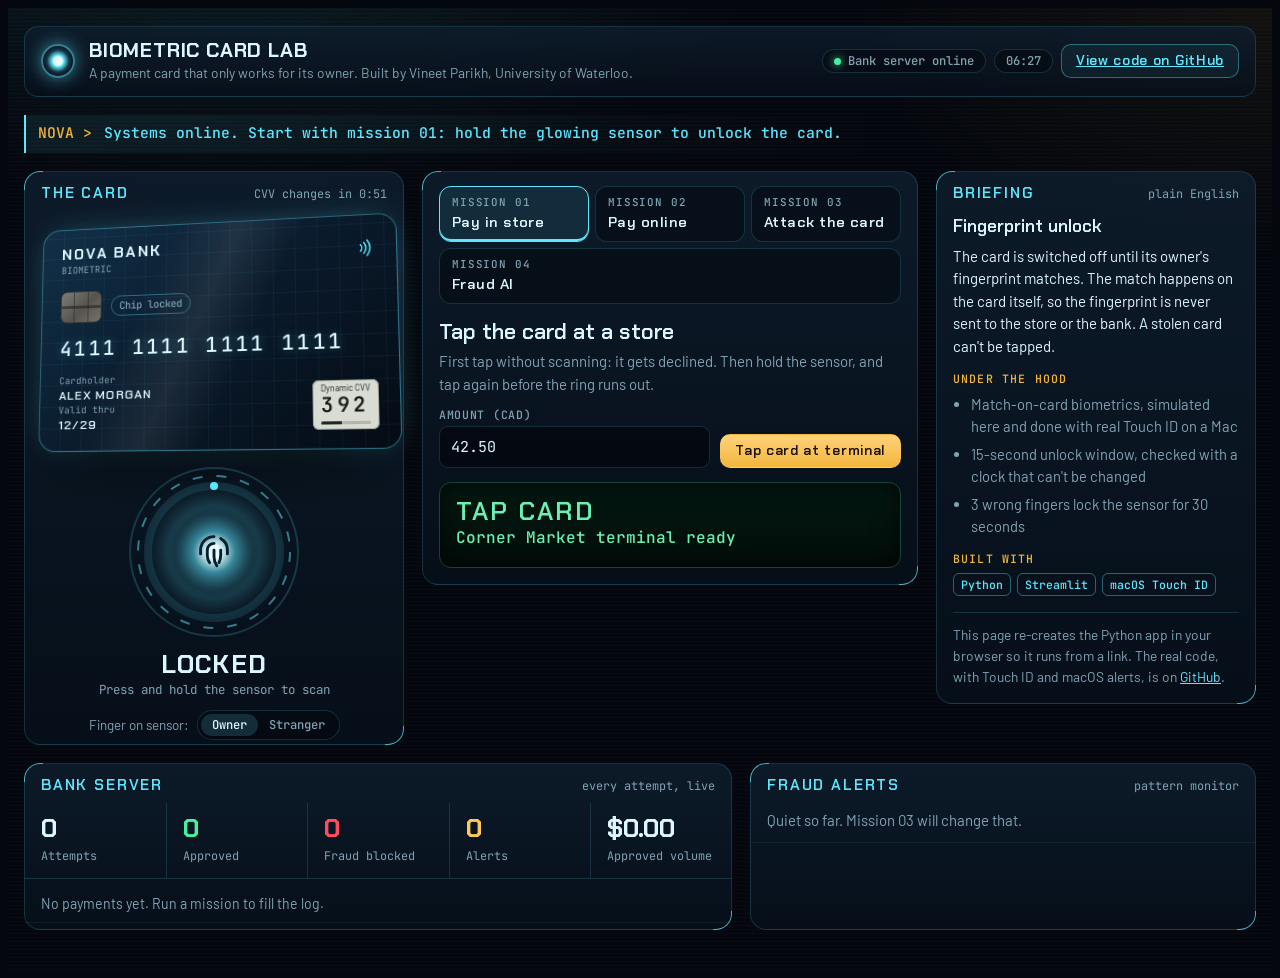
==== docs/index.html @ 3dd9fca1 "Add browser demo for GitHub Pages" ====
<!doctype html>
<html lang="en">
<head>
<meta charset="utf-8">
<meta name="viewport" content="width=device-width, initial-scale=1, viewport-fit=cover">
<title>Biometric Card Lab</title>
<meta name="description" content="Interactive demo of a biometric payment card with a dynamic CVV, push approval and fraud detection.">
<link rel="preconnect" href="https://fonts.googleapis.com">
<link rel="stylesheet" href="https://fonts.googleapis.com/css2?family=Chakra+Petch:wght@500;600;700&family=Barlow:wght@400;500;600&family=JetBrains+Mono:wght@400;500&display=swap">
<style>
:root{
  --void:#04070D; --deck:#07101B; --panel:#0B1724; --panel-2:#0F1F30;
  --line:rgba(94,231,255,.16); --line-strong:rgba(94,231,255,.38);
  --holo:#5EE7FF; --holo-dim:#2B6F80; --ink:#DDF7FF; --muted:#80A4B4;
  --gold:#F2B63D; --red:#FF4D5E; --green:#47F0A0; --amber:#FFC857;
  --f-display:'Chakra Petch','Arial Narrow',system-ui,sans-serif;
  --f-body:'Barlow',system-ui,-apple-system,'Segoe UI',sans-serif;
  --f-mono:'JetBrains Mono',ui-monospace,'SF Mono',Menlo,monospace;
  color-scheme:dark;
}
*{box-sizing:border-box}
html,body{background:var(--void)}
body{color:var(--ink);font:15px/1.5 var(--f-body);
  padding-left:max(16px,env(safe-area-inset-left,0px));padding-right:max(16px,env(safe-area-inset-right,0px));
  padding-block:18px 40px;
  background:
    radial-gradient(900px 500px at 18% -10%,rgba(94,231,255,.10),transparent 60%),
    radial-gradient(700px 420px at 100% 0%,rgba(242,182,61,.06),transparent 60%),
    repeating-linear-gradient(0deg,rgba(94,231,255,.025) 0 1px,transparent 1px 4px),
    var(--void);
  min-height:100%}
a{color:var(--holo)}
button,input,select{font:inherit;color:inherit}
:focus-visible{outline:2px solid var(--gold);outline-offset:3px}
.wrap{max-width:1360px;margin:0 auto;display:grid;gap:18px}
.mono{font-family:var(--f-mono)}
.num{font-variant-numeric:tabular-nums}

/* top bar */
.bar{display:flex;flex-wrap:wrap;align-items:center;justify-content:space-between;gap:12px 20px;
  border:1px solid var(--line);border-radius:14px;padding:12px 16px;background:linear-gradient(180deg,rgba(15,31,48,.75),rgba(7,16,27,.75))}
.brand{display:flex;align-items:center;gap:14px;min-width:0}
.reactor-mini{width:34px;height:34px;border-radius:50%;flex:none;
  background:radial-gradient(circle,#E8FBFF 0 18%,var(--holo) 24%,rgba(94,231,255,.15) 46%,transparent 62%);
  box-shadow:0 0 18px rgba(94,231,255,.55),inset 0 0 0 2px rgba(94,231,255,.5)}
.brand h1{font:700 1.25rem/1.1 var(--f-display);letter-spacing:.04em;margin:0}
.brand p{margin:2px 0 0;color:var(--muted);font-size:.86rem}
.bar-right{display:flex;flex-wrap:wrap;gap:8px;align-items:center}
.chip{display:inline-flex;align-items:center;gap:7px;border:1px solid var(--line);border-radius:999px;padding:5px 11px;
  font:500 .76rem/1 var(--f-mono);color:var(--muted);background:rgba(4,7,13,.5)}
.chip i{width:7px;height:7px;border-radius:50%;background:var(--green);box-shadow:0 0 8px var(--green)}
.btn{display:inline-flex;align-items:center;justify-content:center;gap:8px;border-radius:10px;border:1px solid var(--line-strong);
  background:rgba(94,231,255,.06);padding:9px 14px;font:600 .86rem/1 var(--f-display);letter-spacing:.05em;cursor:pointer;
  transition:background .2s,border-color .2s,transform .1s}
.btn:hover{background:rgba(94,231,255,.14);border-color:var(--holo)}
.btn:active{transform:translateY(1px)}
.btn.gold{background:linear-gradient(180deg,#FFD27A,var(--gold));color:#1B1203;border-color:transparent}
.btn.gold:hover{filter:brightness(1.08)}
.btn.red{border-color:rgba(255,77,94,.6);background:rgba(255,77,94,.08)}
.btn.red:hover{background:rgba(255,77,94,.18);border-color:var(--red)}
.btn[disabled]{opacity:.45;cursor:not-allowed}
.seg{display:inline-flex;border:1px solid var(--line);border-radius:999px;padding:3px;background:rgba(4,7,13,.5)}
.seg button{border:0;background:none;border-radius:999px;padding:5px 11px;font:500 .76rem/1 var(--f-mono);color:var(--muted);cursor:pointer}
.seg button[aria-pressed="true"]{background:rgba(94,231,255,.16);color:var(--ink)}

/* NOVA voice line */
.nova{display:flex;gap:12px;align-items:center;border-left:2px solid var(--holo);padding:6px 12px;
  font:500 .92rem/1.4 var(--f-mono);color:var(--holo);background:linear-gradient(90deg,rgba(94,231,255,.08),transparent 70%);min-height:38px}
.nova b{color:var(--gold);font-weight:500;flex:none}
.nova span{min-width:0}

/* main grid */
.main{display:grid;grid-template-columns:minmax(300px,380px) minmax(0,1fr) minmax(260px,320px);gap:18px;align-items:start}
.panel{border:1px solid var(--line);border-radius:16px;background:linear-gradient(180deg,rgba(15,31,48,.8),rgba(7,16,27,.85));
  position:relative;min-width:0}
.panel::before{content:"";position:absolute;inset:-1px;border-radius:16px;pointer-events:none;
  background:linear-gradient(135deg,var(--holo) 0 14px,transparent 14px) top left/30px 30px no-repeat,
             linear-gradient(-45deg,var(--holo) 0 14px,transparent 14px) bottom right/30px 30px no-repeat;
  -webkit-mask:linear-gradient(#000 0 0) content-box,linear-gradient(#000 0 0);-webkit-mask-composite:xor;mask-composite:exclude;padding:1px;opacity:.7}
.panel-h{display:flex;justify-content:space-between;align-items:baseline;gap:10px;padding:14px 16px 0}
.panel-h h2{font:600 .95rem/1 var(--f-display);letter-spacing:.12em;text-transform:uppercase;margin:0;color:var(--holo)}
.panel-h span{font:400 .74rem/1 var(--f-mono);color:var(--muted)}
.pad{padding:14px 16px 16px}

/* card */
.stage{perspective:1100px;padding:18px 6px 6px}
.card{position:relative;aspect-ratio:1.586;max-width:100%;border-radius:18px;padding:18px 20px;display:flex;flex-direction:column;justify-content:space-between;
  background:
    linear-gradient(115deg,transparent 30%,rgba(255,255,255,.08) 45%,transparent 58%),
    repeating-linear-gradient(90deg,rgba(94,231,255,.05) 0 1px,transparent 1px 22px),
    repeating-linear-gradient(0deg,rgba(94,231,255,.05) 0 1px,transparent 1px 22px),
    linear-gradient(140deg,#123048 0%,#0A1A2B 50%,#050B14 100%);
  border:1px solid var(--line-strong);transform:rotateX(9deg) rotateY(-12deg);transition:transform .6s cubic-bezier(.2,.7,.2,1),box-shadow .4s;
  box-shadow:0 30px 60px -28px rgba(0,0,0,.9),0 0 34px -12px rgba(94,231,255,.5);overflow:hidden}
.card:hover{transform:rotateX(0) rotateY(0)}
.card.on{border-color:var(--green);box-shadow:0 30px 60px -28px rgba(0,0,0,.9),0 0 40px -6px rgba(71,240,160,.55)}
.card.blocked{border-color:var(--red);box-shadow:0 30px 60px -28px rgba(0,0,0,.9),0 0 36px -8px rgba(255,77,94,.55)}
.card::after{content:"";position:absolute;left:0;right:0;height:40%;top:-40%;pointer-events:none;
  background:linear-gradient(180deg,transparent,rgba(94,231,255,.12),transparent);animation:sweep 4.5s linear infinite}
@keyframes sweep{to{top:110%}}
.c-row{display:flex;justify-content:space-between;align-items:center;gap:10px}
.c-brand{font:700 1rem/1 var(--f-display);letter-spacing:.14em}
.c-tier{font:400 .62rem/1 var(--f-mono);color:var(--muted);margin-top:4px}
.c-chip{width:44px;height:33px;border-radius:7px;border:1px solid #8A6A22;
  background:linear-gradient(90deg,transparent 30%,rgba(60,40,5,.5) 30% 33%,transparent 33% 67%,rgba(60,40,5,.5) 67% 70%,transparent 70%),
    linear-gradient(0deg,transparent 45%,rgba(60,40,5,.5) 45% 55%,transparent 55%),linear-gradient(135deg,#FFE29A,#C8952F 55%,#F2CF7C);transition:filter .3s}
.card:not(.on) .c-chip{filter:grayscale(.9) brightness(.55)}
.c-state{font:500 .66rem/1 var(--f-mono);padding:4px 8px;border-radius:999px;border:1px solid var(--line-strong);color:var(--muted)}
.card.on .c-state{color:var(--green);border-color:var(--green)}
.card.blocked .c-state{color:var(--red);border-color:var(--red)}
.c-pan{font:500 clamp(.95rem,4.6vw,1.3rem)/1 var(--f-mono);letter-spacing:.16em;text-shadow:0 0 12px rgba(94,231,255,.35)}
.c-meta{font:400 .6rem/1.35 var(--f-mono);color:var(--muted)}
.c-meta b{display:block;font:600 .78rem/1.3 var(--f-display);letter-spacing:.1em;color:var(--ink)}
.eink{background:#D8DCD3;color:#151A16;border-radius:6px;padding:4px 8px 5px;min-width:64px;box-shadow:inset 0 0 0 1px #A6AA9F}
.eink small{display:block;font:500 .52rem/1.2 var(--f-body);color:#4B514A}
.eink b{font:600 1.25rem/1.05 var(--f-mono);letter-spacing:.18em}
.eink i{display:block;height:3px;background:#B4B8AC;margin-top:3px;border-radius:2px;overflow:hidden}
.eink i span{display:block;height:100%;background:#22281F}

/* fingerprint sensor */
.sensor{display:grid;justify-items:center;gap:10px;padding:6px 0 4px}
.reactor{position:relative;width:180px;height:180px;border:0;background:none;padding:0;cursor:pointer;border-radius:50%;touch-action:none;-webkit-user-select:none;user-select:none}
.reactor svg{position:absolute;inset:0;width:100%;height:100%;overflow:visible}
.reactor .core{position:absolute;inset:44px;border-radius:50%;display:grid;place-items:center;
  background:radial-gradient(circle,#E8FBFF 0 10%,rgba(94,231,255,.55) 32%,rgba(94,231,255,.08) 60%,transparent 72%);
  box-shadow:0 0 30px rgba(94,231,255,.45),inset 0 0 22px rgba(94,231,255,.35);transition:box-shadow .3s,background .3s}
.reactor .core svg{position:static;width:46px;height:46px;color:#05202A}
.reactor.on .core{background:radial-gradient(circle,#EFFFF7 0 10%,rgba(71,240,160,.6) 32%,rgba(71,240,160,.1) 60%,transparent 72%);box-shadow:0 0 44px rgba(71,240,160,.6),inset 0 0 22px rgba(71,240,160,.4)}
.reactor.blocked .core{background:radial-gradient(circle,#FFE9EB 0 10%,rgba(255,77,94,.6) 32%,rgba(255,77,94,.1) 60%,transparent 72%);box-shadow:0 0 40px rgba(255,77,94,.6)}
.reactor .spin{transform-origin:90px 90px;animation:spin 14s linear infinite}
.reactor.scanning .spin{animation-duration:1.2s}
@keyframes spin{to{transform:rotate(360deg)}}
.sensor-read{text-align:center}
.sensor-read b{display:block;font:700 1.6rem/1 var(--f-display);letter-spacing:.04em}
.sensor-read span{font:400 .78rem/1.4 var(--f-mono);color:var(--muted)}
.finger{display:flex;gap:8px;align-items:center;flex-wrap:wrap;justify-content:center;font-size:.84rem;color:var(--muted)}

/* missions */
.tabs{display:flex;gap:6px;flex-wrap:wrap;padding:14px 16px 0}
.tab{flex:1 1 140px;text-align:left;border:1px solid var(--line);border-radius:12px;background:rgba(4,7,13,.45);padding:10px 12px;cursor:pointer;min-width:0}
.tab small{display:block;font:500 .68rem/1 var(--f-mono);color:var(--muted);letter-spacing:.08em}
.tab b{display:block;font:600 .92rem/1.25 var(--f-display);letter-spacing:.03em;margin-top:5px}
.tab[aria-selected="true"]{border-color:var(--holo);background:rgba(94,231,255,.09);box-shadow:inset 0 -2px 0 var(--holo)}
.tab .done{color:var(--green)}
.mission{padding:16px}
.mission h3{font:600 1.35rem/1.2 var(--f-display);margin:0 0 4px;text-wrap:balance}
.mission .lead{color:var(--muted);margin:0 0 14px;max-width:62ch}
.row{display:flex;flex-wrap:wrap;gap:10px;align-items:end}
.field{display:grid;gap:5px;min-width:0}
.field label{font:500 .72rem/1 var(--f-mono);color:var(--muted);letter-spacing:.06em}
.input{background:rgba(4,7,13,.7);border:1px solid var(--line);border-radius:9px;padding:9px 11px;width:100%;font-family:var(--f-mono)}
.input:focus{border-color:var(--holo);outline:none;box-shadow:0 0 0 3px rgba(94,231,255,.15)}
.lcd{font:500 1rem/1.4 var(--f-mono);border-radius:12px;padding:14px 16px;min-height:86px;margin:14px 0 0;
  background:linear-gradient(180deg,#041912,#020D09);border:1px solid #154532;color:#6BF0B3;box-shadow:inset 0 0 26px rgba(0,0,0,.7)}
.lcd .big{font:600 1.6rem/1.15 var(--f-display);letter-spacing:.08em}
.lcd.bad{background:linear-gradient(180deg,#1D0709,#100405);border-color:#4D1A20;color:#FF8A95}
.lcd.wait{background:linear-gradient(180deg,#1A1405,#0E0B03);border-color:#4D3D12;color:var(--amber)}
.split{display:grid;grid-template-columns:repeat(auto-fit,minmax(230px,1fr));gap:14px}
.attack{border:1px solid rgba(255,77,94,.28);border-radius:12px;padding:14px;background:rgba(255,77,94,.04);display:grid;gap:8px;align-content:start}
.attack h4{font:600 1rem/1.2 var(--f-display);margin:0;color:#FFB3BA}
.attack p{margin:0;color:var(--muted);font-size:.9rem}

/* push overlay */
.push{margin-top:14px;border:1px solid var(--gold);border-radius:16px;padding:14px 16px;background:rgba(242,182,61,.06);display:grid;gap:10px;
  box-shadow:0 0 30px -10px rgba(242,182,61,.45)}
.push .who{font:600 .8rem/1 var(--f-mono);color:var(--gold);letter-spacing:.08em}
.push .amt{font:700 2rem/1 var(--f-display)}
.push p{margin:0;color:var(--muted)}
.hold{position:relative;overflow:hidden}
.hold .fill{position:absolute;inset:0;width:0;background:rgba(255,255,255,.35);pointer-events:none}

/* fraud AI */
.chart-wrap{position:relative;border:1px solid var(--line);border-radius:12px;background:rgba(4,7,13,.55);overflow:hidden}
#chart{display:block;width:100%;height:330px}
.tip{position:absolute;pointer-events:none;background:#0B1724;border:1px solid var(--line-strong);border-radius:8px;padding:6px 9px;font:400 .76rem/1.35 var(--f-mono);white-space:nowrap}
.verdict{display:grid;grid-template-columns:repeat(auto-fit,minmax(150px,1fr));gap:10px;margin-top:12px}
.gauge{border:1px solid var(--line);border-radius:12px;padding:10px 12px;background:rgba(4,7,13,.45)}
.gauge small{display:block;font:500 .7rem/1 var(--f-mono);color:var(--muted);letter-spacing:.06em}
.gauge b{display:block;font:700 1.35rem/1.2 var(--f-display);margin-top:6px}
.gauge span{font:400 .76rem/1.3 var(--f-mono);color:var(--muted)}
.ok{color:var(--green)} .bad{color:var(--red)} .warn{color:var(--amber)}
.legend{display:flex;flex-wrap:wrap;gap:14px;font:400 .76rem/1 var(--f-mono);color:var(--muted);margin-top:10px}
.legend i{display:inline-block;width:9px;height:9px;margin-right:6px;vertical-align:-1px}
input[type=range]{width:100%;accent-color:var(--holo)}
.presets{display:flex;flex-wrap:wrap;gap:8px}

/* briefing */
.brief h3{font:600 1.1rem/1.25 var(--f-display);margin:0 0 8px}
.brief p{margin:0 0 12px;color:var(--ink)}
.brief h4{font:500 .72rem/1 var(--f-mono);color:var(--gold);letter-spacing:.1em;margin:16px 0 8px}
.brief ul{margin:0;padding-left:18px;color:var(--muted);display:grid;gap:6px;font-size:.92rem}
.tags{display:flex;flex-wrap:wrap;gap:6px}
.tag{font:500 .72rem/1 var(--f-mono);border:1px solid var(--line-strong);border-radius:6px;padding:5px 7px;color:var(--holo)}
.brief .foot{border-top:1px solid var(--line);margin-top:16px;padding-top:12px;font-size:.86rem;color:var(--muted)}

/* bank deck */
.deck{display:grid;grid-template-columns:minmax(0,1.4fr) minmax(0,1fr);gap:18px}
.stats{display:grid;grid-template-columns:repeat(5,minmax(0,1fr));border-bottom:1px solid var(--line)}
.stat{padding:12px 16px;border-left:1px solid var(--line);min-width:0}
.stat:first-child{border-left:0}
.stat b{display:block;font:700 1.6rem/1.1 var(--f-display);font-variant-numeric:tabular-nums}
.stat span{font:400 .74rem/1.3 var(--f-mono);color:var(--muted)}
.log{list-style:none;margin:0;padding:6px 0;max-height:300px;overflow:auto}
.log li{display:grid;grid-template-columns:70px 70px 1fr auto;gap:10px;padding:8px 16px;border-bottom:1px solid rgba(94,231,255,.07);font-size:.88rem;align-items:baseline}
.log time,.log .ch{font:400 .76rem/1.3 var(--f-mono);color:var(--muted)}
.log .amt{font-family:var(--f-mono);font-variant-numeric:tabular-nums}
.pill{font:600 .68rem/1 var(--f-mono);padding:3px 7px;border-radius:5px;letter-spacing:.06em}
.pill.ok{background:rgba(71,240,160,.12);color:var(--green)}
.pill.bad{background:rgba(255,77,94,.12);color:var(--red)}
.empty{padding:18px 16px;color:var(--muted)}
.alerts{list-style:none;margin:0;padding:6px 0;max-height:350px;overflow:auto}
.alerts li{padding:10px 16px;border-bottom:1px solid rgba(94,231,255,.07);display:grid;gap:3px}
.alerts b{font:600 .95rem/1.3 var(--f-display);letter-spacing:.02em}
.alerts p{margin:0;color:var(--muted);font-size:.86rem}
.sev{font:600 .66rem/1 var(--f-mono);letter-spacing:.08em}
.sev.high{color:var(--red)} .sev.med{color:var(--amber)}

/* toast */
.toasts{position:fixed;right:max(16px,env(safe-area-inset-right,0px));top:calc(16px + env(safe-area-inset-top,0px));display:grid;gap:8px;z-index:20;width:min(340px,calc(100vw - 32px))}
.toast{border:1px solid var(--red);background:rgba(20,6,9,.95);border-radius:12px;padding:10px 14px;box-shadow:0 10px 30px rgba(0,0,0,.6),0 0 24px -8px rgba(255,77,94,.6);animation:in .3s ease-out}
.toast small{font:600 .68rem/1 var(--f-mono);color:var(--red);letter-spacing:.1em}
.toast div{font:600 .95rem/1.35 var(--f-display);margin-top:4px}
@keyframes in{from{transform:translateY(-8px);opacity:0}}

@media (max-width:1180px){.main{grid-template-columns:minmax(280px,360px) minmax(0,1fr)}.brief-panel{grid-column:1/-1}}
@media (max-width:820px){.main,.deck{grid-template-columns:1fr}.stats{grid-template-columns:repeat(3,minmax(0,1fr))}.stat:nth-child(4){border-left:0}
  .log li{grid-template-columns:62px 1fr auto}.log .ch{display:none}}
@media (prefers-reduced-motion:reduce){*{animation:none!important;transition:none!important}}
</style>
</head>
<body>
<div class="wrap">
  <header class="bar">
    <div class="brand">
      <div class="reactor-mini" aria-hidden="true"></div>
      <div>
        <h1>BIOMETRIC CARD LAB</h1>
        <p>A payment card that only works for its owner. Built by Vineet Parikh, University of Waterloo.</p>
      </div>
    </div>
    <div class="bar-right">
      <span class="chip"><i></i>Bank server online</span>
      <span class="chip" id="clockChip">Clock: now</span>
      <a class="btn" href="https://github.com/Vineet1100/biometric-card-fraud-analytics" target="_blank" rel="noopener">View code on GitHub</a>
    </div>
  </header>

  <div class="nova" role="status" aria-live="polite"><b>NOVA &gt;</b><span id="nova">Systems online. Start with mission 01: hold the glowing sensor to unlock the card.</span></div>

  <div class="main">
    <!-- card + sensor -->
    <section class="panel" aria-label="The card">
      <div class="panel-h"><h2>The card</h2><span id="cvvTimer" class="num">CVV changes in 2:00</span></div>
      <div class="stage">
        <div class="card" id="card">
          <div class="c-row"><div><div class="c-brand">NOVA BANK</div><div class="c-tier">BIOMETRIC</div></div>
            <svg width="22" height="22" viewBox="0 0 24 24" fill="none" stroke="#5EE7FF" stroke-width="1.6" stroke-linecap="round" aria-hidden="true"><path d="M8 8.5a5 5 0 0 1 0 7"/><path d="M11.5 6a9 9 0 0 1 0 12"/><path d="M15 3.5a13 13 0 0 1 0 17"/></svg></div>
          <div class="c-row" style="justify-content:flex-start"><div class="c-chip"></div><span class="c-state" id="cState">Chip locked</span></div>
          <div class="c-pan">4111 1111 1111 1111</div>
          <div class="c-row" style="align-items:flex-end">
            <div class="c-meta">Cardholder<b>ALEX MORGAN</b>Valid thru<b>12/29</b></div>
            <div class="eink" aria-label="Dynamic CVV"><small>Dynamic CVV</small><b id="cvv">---</b><i><span id="cvvBar" style="width:100%"></span></i></div>
          </div>
        </div>
      </div>
      <div class="sensor pad">
        <button class="reactor" id="reactor" aria-label="Fingerprint sensor. Press and hold to scan.">
          <svg viewBox="0 0 180 180" aria-hidden="true">
            <circle cx="90" cy="90" r="84" fill="none" stroke="rgba(94,231,255,.18)" stroke-width="2"/>
            <g class="spin"><circle cx="90" cy="90" r="76" fill="none" stroke="rgba(94,231,255,.5)" stroke-width="2" stroke-dasharray="10 14"/></g>
            <circle id="ringTrack" cx="90" cy="90" r="66" fill="none" stroke="rgba(94,231,255,.12)" stroke-width="8"/>
            <circle id="ring" cx="90" cy="90" r="66" fill="none" stroke="#5EE7FF" stroke-width="8" stroke-linecap="round"
              stroke-dasharray="0 415" transform="rotate(-90 90 90)"/>
          </svg>
          <span class="core"><svg viewBox="0 0 24 24" fill="none" stroke="currentColor" stroke-width="1.5" stroke-linecap="round"><path d="M12 4a7 7 0 0 0-7 7v2"/><path d="M19 13v-2a7 7 0 0 0-3.5-6.06"/><path d="M12 7.5a3.5 3.5 0 0 0-3.5 3.5v3a6 6 0 0 0 1.2 3.6"/><path d="M15.5 11v2.5a9 9 0 0 1-.9 4"/><path d="M12 11v3.5a8 8 0 0 0 1.5 4.7"/></svg></span>
        </button>
        <div class="sensor-read"><b id="sensorBig">LOCKED</b><span id="sensorSmall">Press and hold the sensor to scan</span></div>
        <div class="finger"><span>Finger on sensor:</span>
          <div class="seg" role="group" aria-label="Whose finger">
            <button id="fOwner" aria-pressed="true">Owner</button><button id="fThief" aria-pressed="false">Stranger</button>
          </div>
        </div>
      </div>
    </section>

    <!-- missions -->
    <section class="panel" aria-label="Missions">
      <div class="tabs" role="tablist">
        <button class="tab" role="tab" id="t1" aria-selected="true" data-m="1"><small>MISSION 01</small><b>Pay in store</b></button>
        <button class="tab" role="tab" id="t2" aria-selected="false" data-m="2"><small>MISSION 02</small><b>Pay online</b></button>
        <button class="tab" role="tab" id="t3" aria-selected="false" data-m="3"><small>MISSION 03</small><b>Attack the card</b></button>
        <button class="tab" role="tab" id="t4" aria-selected="false" data-m="4"><small>MISSION 04</small><b>Fraud AI</b></button>
      </div>

      <div class="mission" id="m1" role="tabpanel">
        <h3>Tap the card at a store</h3>
        <p class="lead">First tap without scanning: it gets declined. Then hold the sensor, and tap again before the ring runs out.</p>
        <div class="row">
          <div class="field" style="flex:1 1 160px"><label for="posAmt">AMOUNT (CAD)</label><input class="input num" id="posAmt" type="number" min="0.01" step="0.01" value="42.50"></div>
          <button class="btn gold" id="tapBtn">Tap card at terminal</button>
        </div>
        <div class="lcd" id="lcd"><div class="big">TAP CARD</div><div>Corner Market terminal ready</div></div>
      </div>

      <div class="mission" id="m2" role="tabpanel" hidden>
        <h3>Buy something online</h3>
        <p class="lead">Read the code off the card, pay, then approve the purchase with your fingerprint. The code changes every 2 minutes, so an old one fails.</p>
        <div class="row">
          <div class="field" style="flex:2 1 200px"><label for="coPan">CARD NUMBER</label><input class="input num" id="coPan" value="4111 1111 1111 1111" autocomplete="off"></div>
          <div class="field" style="flex:1 1 90px"><label for="coCvv">CVV</label><input class="input num" id="coCvv" maxlength="3" inputmode="numeric" placeholder="123" autocomplete="off"></div>
          <div class="field" style="flex:1 1 110px"><label for="coAmt">TOTAL (CAD)</label><input class="input num" id="coAmt" type="number" min="0.01" step="0.01" value="249.99"></div>
        </div>
        <div class="row" style="margin-top:10px">
          <button class="btn" id="readCvv">Read CVV from card</button>
          <button class="btn gold" id="payBtn">Pay at Northwind Electronics</button>
        </div>
        <div id="pushBox"></div>
        <div class="lcd" id="shopLcd" hidden></div>
      </div>

      <div class="mission" id="m3" role="tabpanel" hidden>
        <h3>Try to break in</h3>
        <p class="lead">These are three ways criminals attack cards. Run each one and watch the bank block it and raise an alert below.</p>
        <div class="split">
          <div class="attack"><h4>Replay stolen card data</h4><p>Card details leaked in a breach a few minutes ago. The CVV has already changed.</p><button class="btn red" id="atkReplay">Run attack</button></div>
          <div class="attack"><h4>Card testing</h4><p>A thief taps a stolen card again and again, hoping one goes through.</p><button class="btn red" id="atkTest">Run attack</button></div>
          <div class="attack"><h4>Guess the CVV</h4><p>A bot guesses codes. There are only 1,000, so the bank cuts it off after 3 misses.</p><button class="btn red" id="atkGuess">Run attack</button></div>
        </div>
        <div class="lcd" id="atkLcd" hidden></div>
      </div>

      <div class="mission" id="m4" role="tabpanel" hidden>
        <h3>Ask the fraud AI</h3>
        <p class="lead">The grey dots are the owner's last 400 purchases. Set up a new purchase and the model decides whether it looks like them.</p>
        <div class="chart-wrap"><canvas id="chart" aria-label="Spending profile: amount by hour of day"></canvas><div class="tip" id="tip" hidden></div></div>
        <div class="legend"><span><i style="background:rgba(94,231,255,.45);border-radius:50%"></i>Past purchases</span><span><i style="background:var(--green);border-radius:50%"></i>Approved today</span><span><i style="background:var(--red)"></i>Declined today</span><span><i style="background:var(--gold);transform:rotate(45deg)"></i>Purchase being tested</span></div>
        <div class="split" style="margin-top:14px">
          <div class="field"><label for="aiAmt">AMOUNT: <span id="aiAmtV" class="num">$42.50</span></label><input type="range" id="aiAmt" min="0" max="1000" value="0"></div>
          <div class="field"><label for="aiHour">TIME OF DAY: <span id="aiHourV" class="num">12:00</span></label><input type="range" id="aiHour" min="0" max="23" value="12"></div>
          <div class="field"><label>CHANNEL</label><div class="seg" role="group" aria-label="Channel"><button id="chStore" aria-pressed="true">In store</button><button id="chOnline" aria-pressed="false">Online</button></div></div>
        </div>
        <div class="presets" style="margin-top:12px">
          <button class="btn" data-preset="42.5,12,0">Lunch at noon</button>
          <button class="btn" data-preset="42.5,3,0">Same lunch at 3 AM</button>
          <button class="btn" data-preset="1200,14,1">$1,200 online</button>
          <button class="btn" data-preset="85,20,1">Evening online order</button>
        </div>
        <div class="verdict">
          <div class="gauge"><small>VERDICT</small><b id="vOut">-</b><span id="vWhy"></span></div>
          <div class="gauge"><small>AMOUNT CHECK (Z-SCORE)</small><b id="vZ" class="num">-</b><span>flags above 3.5</span></div>
          <div class="gauge"><small>PATTERN CHECK (LOF)</small><b id="vL" class="num">-</b><span id="vLt">flags above -</span></div>
        </div>
      </div>
    </section>

    <!-- briefing -->
    <aside class="panel brief-panel" aria-label="Briefing">
      <div class="panel-h"><h2>Briefing</h2><span>plain English</span></div>
      <div class="pad brief" id="brief"></div>
    </aside>
  </div>

  <!-- bank deck -->
  <div class="deck">
    <section class="panel" aria-label="Bank server">
      <div class="panel-h"><h2>Bank server</h2><span>every attempt, live</span></div>
      <div class="stats" style="margin-top:10px">
        <div class="stat"><b id="sAll">0</b><span>Attempts</span></div>
        <div class="stat"><b id="sOk" class="ok">0</b><span>Approved</span></div>
        <div class="stat"><b id="sBlk" class="bad">0</b><span>Fraud blocked</span></div>
        <div class="stat"><b id="sAl" class="warn">0</b><span>Alerts</span></div>
        <div class="stat"><b id="sVol" class="num">$0</b><span>Approved volume</span></div>
      </div>
      <ul class="log" id="log"><li class="empty" style="display:block">No payments yet. Run a mission to fill the log.</li></ul>
    </section>
    <section class="panel" aria-label="Fraud alerts">
      <div class="panel-h"><h2>Fraud alerts</h2><span>pattern monitor</span></div>
      <ul class="alerts" id="alerts"><li class="empty">Quiet so far. Mission 03 will change that.</li></ul>
    </section>
  </div>
</div>
<div class="toasts" id="toasts" aria-live="assertive"></div>

<script>
(() => {
  "use strict";
  const $ = (id) => document.getElementById(id);
  const fmt = (n) => "$" + n.toLocaleString("en-CA", { minimumFractionDigits: 2, maximumFractionDigits: 2 });
  const UNLOCK_MS = 15000, STEP_S = 120, PUSH_MS = 60000, BURST_MS = 5 * 60000;

  const S = {
    unlockedUntil: 0, finger: "owner", bioFails: 0, bioLockUntil: 0,
    cvvFails: 0, onlineBlockedUntil: 0, usedSteps: new Set(),
    ledger: [], alerts: [], alertKeys: new Set(), pending: null, mission: 1,
  };

  // NOVA voice
  let typing;
  function say(text) {
    const el = $("nova");
    clearInterval(typing);
    if (matchMedia("(prefers-reduced-motion: reduce)").matches) { el.textContent = text; return; }
    let i = 0; el.textContent = "";
    typing = setInterval(() => { el.textContent = text.slice(0, ++i); if (i >= text.length) clearInterval(typing); }, 14);
  }
  function toast(text) {
    const t = document.createElement("div");
    t.className = "toast"; t.innerHTML = "<small>FRAUD ALERT</small><div></div>";
    t.querySelector("div").textContent = text;
    $("toasts").prepend(t);
    setTimeout(() => t.remove(), 5200);
  }

  // TOTP (RFC 6238): HMAC-SHA1 of the time step, truncated to 3 digits
  const secret = crypto.getRandomValues(new Uint8Array(20));
  const codeCache = new Map();
  let hmacKey = null;
  const subtle = window.crypto && crypto.subtle;
  const keyReady = subtle
    ? subtle.importKey("raw", secret, { name: "HMAC", hash: "SHA-1" }, false, ["sign"]).then((k) => (hmacKey = k)).catch(() => null)
    : Promise.resolve(null);
  async function codeAt(step) {
    if (codeCache.has(step)) return codeCache.get(step);
    await keyReady;
    let code;
    if (hmacKey) {
      const msg = new ArrayBuffer(8); new DataView(msg).setUint32(4, step);
      const h = new Uint8Array(await subtle.sign("HMAC", hmacKey, msg));
      const o = h[19] & 15;
      const bin = ((h[o] & 127) << 24) | (h[o + 1] << 16) | (h[o + 2] << 8) | h[o + 3];
      code = String(bin % 1000).padStart(3, "0");
    } else {
      let x = 2166136261 ^ step; for (const b of secret) x = Math.imul(x ^ b, 16777619);
      code = String((x >>> 0) % 1000).padStart(3, "0");
    }
    codeCache.set(step, code);
    return code;
  }
  const stepNow = () => Math.floor(Date.now() / 1000 / STEP_S);

  // spending history and fraud models (same methods as app.py)
  function rng(seed) { return () => { seed |= 0; seed = (seed + 0x6D2B79F5) | 0; let t = Math.imul(seed ^ (seed >>> 15), 1 | seed); t = (t + Math.imul(t ^ (t >>> 7), 61 | t)) ^ t; return ((t ^ (t >>> 14)) >>> 0) / 4294967296; }; }
  const rand = rng(42);
  const gauss = () => { let u = 0, v = 0; while (!u) u = rand(); while (!v) v = rand(); return Math.sqrt(-2 * Math.log(u)) * Math.cos(2 * Math.PI * v); };
  const clamp = (x, a, b) => Math.max(a, Math.min(b, x));
  const HISTORY = Array.from({ length: 400 }, () => {
    const online = rand() < 0.4;
    const amount = online ? Math.exp(Math.log(60) + 0.6 * gauss()) : Math.exp(Math.log(30) + 0.5 * gauss());
    const hour = clamp(Math.round(online ? 17 + 3.5 * gauss() : 14 + 3 * gauss()), 7, 23);
    return { amount: Math.round(amount * 100) / 100, hour, online };
  });

  // robust z-score (median / MAD on log amounts), per channel
  const median = (a) => { const s = [...a].sort((x, y) => x - y), m = s.length >> 1; return s.length % 2 ? s[m] : (s[m - 1] + s[m]) / 2; };
  const ROBUST = {};
  for (const online of [true, false]) {
    const logs = HISTORY.filter((h) => h.online === online).map((h) => Math.log1p(h.amount));
    const med = median(logs), mad = median(logs.map((x) => Math.abs(x - med)));
    ROBUST[online] = { med, mad };
  }
  const robustZ = (amount, online) => { const r = ROBUST[online]; return (0.6745 * (Math.log1p(amount) - r.med)) / r.mad; };

  // Local Outlier Factor (k = 35) on standardized [log amount, hour, online]
  const K = 35;
  const raw = HISTORY.map((h) => [Math.log1p(h.amount), h.hour, h.online ? 1 : 0]);
  const mean = [0, 1, 2].map((j) => raw.reduce((s, r) => s + r[j], 0) / raw.length);
  const sd = [0, 1, 2].map((j) => Math.sqrt(raw.reduce((s, r) => s + (r[j] - mean[j]) ** 2, 0) / raw.length));
  const scale = (r) => r.map((v, j) => (v - mean[j]) / sd[j]);
  const X = raw.map(scale);
  const dist = (a, b) => Math.hypot(a[0] - b[0], a[1] - b[1], a[2] - b[2]);
  function neighbours(p, skip) {
    const d = [];
    for (let i = 0; i < X.length; i++) if (i !== skip) d.push([dist(p, X[i]), i]);
    d.sort((a, b) => a[0] - b[0]);
    return d.slice(0, K);
  }
  const NB = X.map((p, i) => neighbours(p, i));
  const KDIST = NB.map((n) => n[K - 1][0]);
  const lrdOf = (nb) => 1 / (nb.reduce((s, [d, j]) => s + Math.max(KDIST[j], d), 0) / K + 1e-10);
  const LRD = NB.map(lrdOf);
  const lofOf = (nb, lrd) => nb.reduce((s, [, j]) => s + LRD[j], 0) / K / lrd;
  const trainLof = NB.map((nb, i) => lofOf(nb, LRD[i])).sort((a, b) => a - b);
  const LOF_LIMIT = trainLof[Math.floor(0.99 * (trainLof.length - 1))]; // contamination 1%
  function lofScore(amount, hour, online) {
    const p = scale([Math.log1p(amount), hour, online ? 1 : 0]);
    const nb = neighbours(p, -1);
    return lofOf(nb, lrdOf(nb));
  }
  function judge(amount, hour, online) {
    const z = robustZ(amount, online), lof = lofScore(amount, hour, online);
    return { z, lof, outlier: z > 3.5, pattern: lof > LOF_LIMIT };
  }

  // bank
  function record(channel, amount, ok, reason, block = false) {
    const hour = new Date().getHours();
    S.ledger.push({ t: Date.now(), channel, amount, ok, reason, block, hour });
    runMonitor(); renderBank(); drawChart();
    return S.ledger[S.ledger.length - 1];
  }
  function runMonitor() {
    const found = [];
    for (const ch of ["In-Store", "Online"]) {
      const blocks = S.ledger.map((e, i) => ({ ...e, i })).filter((e) => e.block && e.channel === ch);
      blocks.forEach((e, n) => {
        const inWindow = blocks.slice(0, n + 1).filter((x) => e.t - x.t <= BURST_MS).length;
        if (inWindow === 3) found.push({ key: "burst-" + e.i, sev: "high", title: `3 blocked ${ch.toLowerCase()} attempts in 5 minutes`, text: "Repeated failures in a short time look like someone testing a stolen card." });
      });
    }
    S.ledger.forEach((e, i) => {
      if (/expired/.test(e.reason)) found.push({ key: "leak-" + i, sev: "high", title: `Stolen card data used online (${fmt(e.amount)})`, text: "Someone entered an old CVV, so the card details were probably leaked." });
      if (/denied/.test(e.reason)) found.push({ key: "deny-" + i, sev: "high", title: `Purchase rejected by the owner (${fmt(e.amount)})`, text: "The CVV was right but the owner said it wasn't them. Their current code may have been phished." });
      if (e.ok) {
        const j = judge(e.amount, e.hour, e.channel === "Online");
        if (j.outlier) found.push({ key: "z-" + i, sev: "med", title: `Unusually large ${e.channel.toLowerCase()} purchase (${fmt(e.amount)})`, text: `Robust z-score ${j.z.toFixed(1)}, far above the owner's normal range.` });
        else if (j.pattern) found.push({ key: "lof-" + i, sev: "med", title: `Unusual purchase pattern (${fmt(e.amount)} at ${e.hour}:00)`, text: "The model rates this amount, time and channel as unlike the owner's history." });
      }
    });
    for (const a of found) if (!S.alertKeys.has(a.key)) {
      S.alertKeys.add(a.key); a.t = Date.now(); S.alerts.unshift(a); toast(a.title);
    }
  }

  // fingerprint
  const reactor = $("reactor"), RING = 415;
  let hold = null;
  function startScan(onDone) {
    if (hold) return;
    const t0 = performance.now();
    reactor.classList.add("scanning");
    hold = { onDone, raf: 0 };
    const step = (now) => {
      const p = Math.min(1, (now - t0) / 1100);
      $("ring").setAttribute("stroke-dasharray", `${p * RING} ${RING}`);
      $("ring").setAttribute("stroke", "#F2B63D");
      $("sensorBig").textContent = "SCANNING"; $("sensorSmall").textContent = "Keep holding";
      if (p >= 1) { const cb = hold.onDone; endScan(); cb(S.finger === "owner"); return; }
      hold.raf = requestAnimationFrame(step);
    };
    hold.raf = requestAnimationFrame(step);
  }
  function endScan(cancelled) {
    if (!hold) return;
    cancelAnimationFrame(hold.raf); hold = null; reactor.classList.remove("scanning");
    if (cancelled) say("Scan cancelled. Hold your finger on the sensor until the ring fills.");
    tick();
  }
  function cardScan(ok) {
    const now = Date.now();
    if (now < S.bioLockUntil) { say(`Sensor is locked after 3 failed scans. Try again in ${Math.ceil((S.bioLockUntil - now) / 1000)} seconds.`); return; }
    if (ok) {
      S.unlockedUntil = Date.now() + UNLOCK_MS; S.bioFails = 0;
      say("Fingerprint matched on the card. The chip is live for 15 seconds. Tap it at the terminal.");
    } else {
      S.bioFails++;
      if (S.bioFails >= 3) { S.bioLockUntil = now + 30000; S.bioFails = 0; say("Third wrong finger. The sensor locks for 30 seconds, so a thief can't keep trying."); }
      else say(`Fingerprint rejected. That isn't the owner. ${3 - S.bioFails} tries left before lockout.`);
    }
    tick();
  }
  function bindHold(el, handler) {
    el.addEventListener("pointerdown", (e) => { e.preventDefault(); el.setPointerCapture?.(e.pointerId); startScan(handler); });
    ["pointerup", "pointercancel", "pointerleave"].forEach((ev) => el.addEventListener(ev, () => endScan(true)));
    el.addEventListener("keydown", (e) => { if ((e.key === " " || e.key === "Enter") && !e.repeat) { e.preventDefault(); startScan(handler); } });
    el.addEventListener("keyup", (e) => { if (e.key === " " || e.key === "Enter") endScan(true); });
  }
  bindHold(reactor, cardScan);
  const setFinger = (f) => { S.finger = f; $("fOwner").setAttribute("aria-pressed", f === "owner"); $("fThief").setAttribute("aria-pressed", f !== "owner");
    say(f === "owner" ? "Owner's finger selected." : "Stranger's finger selected. Try unlocking the card now."); };
  $("fOwner").onclick = () => setFinger("owner");
  $("fThief").onclick = () => setFinger("thief");

  // mission 01: in store
  function lcd(el, kind, big, small) { el.hidden = false; el.className = "lcd" + (kind ? " " + kind : ""); el.innerHTML = '<div class="big"></div><div></div>'; el.children[0].textContent = big; el.children[1].textContent = small; }
  function tapCard(amount, quiet) {
    if (!(amount > 0)) { say("Enter an amount first."); return; }
    const left = S.unlockedUntil - Date.now();
    if (left <= 0) {
      record("In-Store", amount, false, "Chip locked: fingerprint required", true);
      lcd($("lcd"), "bad", "DECLINED", "Card chip locked. Fingerprint required.");
      if (!quiet) say("Declined. Without the owner's fingerprint the chip won't pay, so a stolen card is useless here.");
    } else {
      record("In-Store", amount, true, `Fingerprint verified, ${Math.ceil(left / 1000)}s left`);
      lcd($("lcd"), "", `APPROVED ${fmt(amount)}`, "Fingerprint verified on the card.");
      say("Approved. The fingerprint never left the card. The terminal only saw a working chip.");
      markDone(1);
    }
  }
  $("tapBtn").onclick = () => tapCard(parseFloat($("posAmt").value));

  // mission 02: online + push
  async function payOnline(cvv, amount, out, quiet) {
    if (S.pending) { say("A purchase is already waiting for approval."); return null; }
    const now = Date.now();
    if (now < S.onlineBlockedUntil) {
      const e = record("Online", amount, false, "Online payments blocked after 3 wrong CVVs", true);
      lcd(out, "bad", "BLOCKED", `Too many wrong codes. Online payments paused for ${Math.ceil((S.onlineBlockedUntil - now) / 1000)}s.`);
      return e;
    }
    if (!/^\d{3}$/.test(cvv)) { lcd(out, "bad", "CHECK CVV", "The CVV is 3 digits."); return null; }
    const step = stepNow();
    if (cvv === (await codeAt(step))) {
      if (S.usedSteps.has(step)) {
        S.cvvFails++;
        const e = record("Online", amount, false, "CVV already used (replay blocked)", true);
        lcd(out, "bad", "DECLINED", "That code was already used. Each code works once.");
        if (!quiet) say("Declined. A code that already went through can't be reused.");
        return e;
      }
      S.usedSteps.add(step); S.cvvFails = 0;
      S.pending = { amount, out, until: Date.now() + PUSH_MS };
      showPush();
      lcd(out, "wait", "WAITING", "CVV is valid. Approve the purchase to finish.");
      say("The code checks out. Now the bank asks the owner to approve this exact purchase.");
      return null;
    }
    S.cvvFails++;
    let stale = false;
    for (let k = 1; k <= 4; k++) if (cvv === (await codeAt(step - k))) stale = true;
    let reason = stale ? "CVV expired: matches an earlier window (likely leaked data)" : "Incorrect CVV";
    if (S.cvvFails >= 3) { S.onlineBlockedUntil = Date.now() + 60000; S.cvvFails = 0; reason += "; online payments paused 60s"; }
    const e = record("Online", amount, false, reason, true);
    lcd(out, "bad", "DECLINED", reason);
    if (!quiet) say(stale ? "Declined. That code expired, so whoever has it is using stolen data." : "Declined. Wrong code.");
    return e;
  }
  function showPush() {
    const p = S.pending, box = $("pushBox");
    box.innerHTML = `<div class="push" role="dialog" aria-label="Approve purchase"><div class="who">NOVA BANK: APPROVE THIS PURCHASE?</div>
      <div class="amt num">${fmt(p.amount)}</div><p>Northwind Electronics, card ending 1111. <span id="pushLeft" class="num"></span></p>
      <div class="row"><button class="btn" id="pushDeny">Deny</button><button class="btn gold hold" id="pushOk"><span class="fill" id="pushFill"></span>Hold to approve with fingerprint</button></div></div>`;
    $("pushDeny").onclick = () => finishPush("deny");
    const okBtn = $("pushOk");
    let t0 = 0, raf = 0;
    const stop = () => { cancelAnimationFrame(raf); $("pushFill") && ($("pushFill").style.width = "0"); };
    const go = (e) => { e?.preventDefault?.(); if (raf) return; t0 = performance.now();
      const loop = (now) => { const p2 = Math.min(1, (now - t0) / 900); $("pushFill").style.width = p2 * 100 + "%";
        if (p2 >= 1) { raf = 0; finishPush(S.finger === "owner" ? "approve" : "badfinger"); return; } raf = requestAnimationFrame(loop); };
      raf = requestAnimationFrame(loop); };
    okBtn.addEventListener("pointerdown", go);
    ["pointerup", "pointerleave", "pointercancel"].forEach((ev) => okBtn.addEventListener(ev, () => { stop(); raf = 0; }));
    okBtn.addEventListener("keydown", (e) => { if ((e.key === " " || e.key === "Enter") && !e.repeat) go(e); });
    okBtn.addEventListener("keyup", () => { stop(); raf = 0; });
  }
  function finishPush(decision) {
    const p = S.pending; if (!p) return;
    S.pending = null; $("pushBox").innerHTML = "";
    if (decision === "approve") {
      record("Online", p.amount, true, "CVV valid, approved with fingerprint");
      lcd(p.out, "", `APPROVED ${fmt(p.amount)}`, "Code valid and approved by the owner.");
      say("Approved. Two locks opened: the live code and the owner's fingerprint."); markDone(2);
    } else if (decision === "badfinger") {
      record("Online", p.amount, false, "Approval failed fingerprint check", true);
      lcd(p.out, "bad", "DECLINED", "Approval needs the owner's fingerprint.");
      say("Declined. Someone tapped approve, but it wasn't the owner's finger.");
    } else if (decision === "timeout") {
      record("Online", p.amount, false, "No answer to approval request");
      lcd(p.out, "bad", "DECLINED", "No answer within 60 seconds.");
    } else {
      record("Online", p.amount, false, "Owner denied the purchase", true);
      lcd(p.out, "bad", "DECLINED", "The owner didn't recognise this purchase.");
      say("Denied. The bank logs it as fraud. A thief with the code still couldn't get past the owner.");
    }
  }
  $("readCvv").onclick = async () => { $("coCvv").value = await codeAt(stepNow()); say("Code copied from the card's screen. Pay before it changes."); };
  $("payBtn").onclick = () => {
    const pan = $("coPan").value.replace(/\D/g, "");
    if (pan !== "4111111111111111") { lcd($("shopLcd"), "bad", "DECLINED", "Card number not recognised."); return; }
    payOnline($("coCvv").value.trim(), parseFloat($("coAmt").value), $("shopLcd"));
  };

  // mission 03: attacks
  const sleep = (ms) => new Promise((r) => setTimeout(r, ms));
  $("atkReplay").onclick = async () => {
    const old = await codeAt(stepNow() - 2);
    say(`Attacker replays leaked details with CVV ${old}, captured 4 minutes ago...`);
    await sleep(900);
    await payOnline(old, 249.99, $("atkLcd"), true);
    say("Blocked. The stolen code expired, and the bank flagged the card as leaked.");
    markDone(3);
  };
  $("atkTest").onclick = async () => {
    S.unlockedUntil = 0; tick();
    say("A thief has the card but not the owner's finger. Tapping three times...");
    for (let i = 0; i < 3; i++) { await sleep(500); tapCard(9.99 + i, true); }
    lcd($("atkLcd"), "bad", "3 x DECLINED", "Every tap failed. The pattern triggered an alert.");
    say("All three taps declined, and the monitor spotted the burst."); markDone(3);
  };
  $("atkGuess").onclick = async () => {
    const real = await codeAt(stepNow());
    say("A bot starts guessing codes...");
    for (let i = 0; i < 3; i++) {
      let g; do { g = String(Math.floor(Math.random() * 1000)).padStart(3, "0"); } while (g === real);
      await sleep(450); await payOnline(g, 19.99, $("atkLcd"), true);
    }
    say("Three misses and online payments pause for a minute. Guessing 1,000 codes is now impossible."); markDone(3);
  };

  // mission 04: fraud AI
  const ai = { amount: 42.5, hour: 12, online: false };
  const sliderToAmt = (v) => Math.round(5 * Math.pow(2000 / 5, v / 1000) * 100) / 100;
  const amtToSlider = (a) => Math.round((1000 * Math.log(a / 5)) / Math.log(2000 / 5));
  function setAI(a, h, on) {
    ai.amount = a; ai.hour = h; ai.online = on;
    $("aiAmt").value = amtToSlider(a); $("aiHour").value = h;
    $("chStore").setAttribute("aria-pressed", !on); $("chOnline").setAttribute("aria-pressed", on);
    updateAI();
  }
  function updateAI() {
    $("aiAmtV").textContent = fmt(ai.amount);
    $("aiHourV").textContent = String(ai.hour).padStart(2, "0") + ":00";
    const j = judge(ai.amount, ai.hour, ai.online);
    $("vZ").textContent = j.z.toFixed(2); $("vZ").className = "num " + (j.outlier ? "bad" : "ok");
    $("vL").textContent = j.lof.toFixed(2); $("vL").className = "num " + (j.pattern ? "bad" : "ok");
    $("vLt").textContent = "flags above " + LOF_LIMIT.toFixed(2);
    const flagged = j.outlier || j.pattern;
    $("vOut").textContent = flagged ? "FLAGGED" : "LOOKS NORMAL";
    $("vOut").className = flagged ? "bad" : "ok";
    $("vWhy").textContent = j.outlier ? "Amount is far outside normal spending" : j.pattern ? "Amount, time and channel don't match the owner" : "Fits the owner's usual spending";
    drawChart();
  }
  $("aiAmt").oninput = (e) => { ai.amount = sliderToAmt(+e.target.value); updateAI(); };
  $("aiHour").oninput = (e) => { ai.hour = +e.target.value; updateAI(); };
  $("chStore").onclick = () => setAI(ai.amount, ai.hour, false);
  $("chOnline").onclick = () => setAI(ai.amount, ai.hour, true);
  document.querySelectorAll("[data-preset]").forEach((b) => b.onclick = () => {
    const [a, h, on] = b.dataset.preset.split(",").map(Number); setAI(a, h, !!on);
    const j = judge(a, h, !!on);
    say(j.outlier || j.pattern ? "Flagged. That purchase doesn't look like the owner." : "Looks normal. That's how the owner usually spends.");
    if (j.pattern && !j.outlier && h < 6) markDone(4);
  });

  const cv = $("chart"), ctx = cv.getContext("2d");
  let plotPts = [];
  function drawChart() {
    if ($("m4").hidden) return;
    const dpr = Math.min(2, window.devicePixelRatio || 1);
    const W = cv.clientWidth, H = cv.clientHeight;
    if (!W) return;
    cv.width = W * dpr; cv.height = H * dpr; ctx.setTransform(dpr, 0, 0, dpr, 0, 0);
    ctx.clearRect(0, 0, W, H);
    const L = 52, R = 14, T = 14, B = 34;
    const x = (h) => L + ((h + 0.5) / 24) * (W - L - R);
    const lo = Math.log(4), hi = Math.log(2500);
    const y = (a) => T + (1 - (Math.log(Math.max(4, Math.min(2500, a))) - lo) / (hi - lo)) * (H - T - B);
    ctx.font = "11px 'JetBrains Mono', monospace"; ctx.textBaseline = "middle";
    for (const v of [5, 10, 25, 50, 100, 250, 500, 1000, 2000]) {
      ctx.strokeStyle = "rgba(94,231,255,.08)"; ctx.beginPath(); ctx.moveTo(L, y(v)); ctx.lineTo(W - R, y(v)); ctx.stroke();
      ctx.fillStyle = "#80A4B4"; ctx.textAlign = "right"; ctx.fillText(v >= 1000 ? `$${v / 1000}k` : `$${v}`, L - 8, y(v));
    }
    ctx.textAlign = "center";
    for (let h = 0; h <= 21; h += 3) ctx.fillText(String(h).padStart(2, "0") + ":00", x(h), H - 14);
    ctx.fillStyle = "rgba(255,200,87,.05)"; ctx.fillRect(x(-0.5), T, x(6.5) - x(-0.5), H - T - B);
    plotPts = [];
    for (const p of HISTORY) {
      const px = x(p.hour) + ((p.amount * 97) % 1 - 0.5) * 14, py = y(p.amount);
      ctx.fillStyle = "rgba(94,231,255,.38)"; ctx.beginPath(); ctx.arc(px, py, 2.6, 0, 7); ctx.fill();
      plotPts.push({ px, py, label: `Past ${p.online ? "online" : "in-store"}: ${fmt(p.amount)} at ${p.hour}:00` });
    }
    for (const e of S.ledger) {
      const px = x(e.hour), py = y(e.amount);
      if (e.ok) { ctx.fillStyle = "#47F0A0"; ctx.beginPath(); ctx.arc(px, py, 6, 0, 7); ctx.fill(); }
      else { ctx.strokeStyle = "#FF4D5E"; ctx.lineWidth = 2.5; ctx.beginPath(); ctx.moveTo(px - 5, py - 5); ctx.lineTo(px + 5, py + 5); ctx.moveTo(px + 5, py - 5); ctx.lineTo(px - 5, py + 5); ctx.stroke(); }
      plotPts.push({ px, py, label: `Today ${e.channel}: ${fmt(e.amount)}, ${e.ok ? "approved" : "declined"}` });
    }
    const px = x(ai.hour), py = y(ai.amount);
    ctx.strokeStyle = "rgba(242,182,61,.45)"; ctx.lineWidth = 1; ctx.setLineDash([4, 4]);
    ctx.beginPath(); ctx.moveTo(px, T); ctx.lineTo(px, H - B); ctx.moveTo(L, py); ctx.lineTo(W - R, py); ctx.stroke(); ctx.setLineDash([]);
    ctx.save(); ctx.translate(px, py); ctx.rotate(Math.PI / 4); ctx.fillStyle = "#F2B63D"; ctx.fillRect(-7, -7, 14, 14); ctx.restore();
    ctx.strokeStyle = "#F2B63D"; ctx.lineWidth = 1.5; ctx.beginPath(); ctx.arc(px, py, 15, 0, 7); ctx.stroke();
    plotPts.push({ px, py, label: `Testing: ${fmt(ai.amount)} at ${ai.hour}:00, ${ai.online ? "online" : "in store"}` });
  }
  cv.addEventListener("mousemove", (e) => {
    const r = cv.getBoundingClientRect(), mx = e.clientX - r.left, my = e.clientY - r.top;
    let best = null, bd = 12;
    for (const p of plotPts) { const d = Math.hypot(p.px - mx, p.py - my); if (d < bd) { bd = d; best = p; } }
    const tip = $("tip");
    if (!best) { tip.hidden = true; return; }
    tip.hidden = false; tip.textContent = best.label;
    tip.style.left = Math.min(best.px + 12, r.width - tip.offsetWidth - 6) + "px"; tip.style.top = Math.max(4, best.py - 34) + "px";
  });
  cv.addEventListener("mouseleave", () => ($("tip").hidden = true));
  addEventListener("resize", drawChart);

  // briefing
  const BRIEF = {
    1: { title: "Fingerprint unlock", body: "The card is switched off until its owner's fingerprint matches. The match happens on the card itself, so the fingerprint is never sent to the store or the bank. A stolen card can't be tapped.",
      how: ["Match-on-card biometrics, simulated here and done with real Touch ID on a Mac", "15-second unlock window, checked with a clock that can't be changed", "3 wrong fingers lock the sensor for 30 seconds"], tech: ["Python", "Streamlit", "macOS Touch ID"] },
    2: { title: "Live code + approval", body: "The 3-digit code on the back changes every 2 minutes. The bank works out the same code on its own, so a copied code goes stale fast. Then the owner approves the exact purchase with their fingerprint.",
      how: ["TOTP codes (RFC 6238, HMAC-SHA1), the same maths as two-factor apps", "Each code works once (replay protection)", "Push approval shows merchant and amount, like a Duo push"], tech: ["pyotp", "HMAC", "Step-up auth"] },
    3: { title: "Attack simulator", body: "Run the attacks a criminal would try. Every one is declined, logged, and turned into an alert for the bank's fraud team.",
      how: ["Expired codes are recognised as leaked data", "3 blocked attempts in 5 minutes triggers a card-testing alert", "3 wrong codes pause online payments for a minute"], tech: ["pandas", "rolling windows", "groupby"] },
    4: { title: "Fraud AI", body: "The bank learns how the owner normally spends from 400 past purchases. Then it flags anything that doesn't fit: a huge amount, or a normal amount at 3 AM when they never shop at night.",
      how: ["Amount check: robust z-score using the median, so a few big purchases don't skew it", "Pattern check: Local Outlier Factor on amount, time and channel", "Caught 5 of 5 unusual test purchases, against 2 of 5 for Isolation Forest"], tech: ["NumPy", "scikit-learn", "Plotly"] },
  };
  function renderBrief() {
    const b = BRIEF[S.mission];
    $("brief").innerHTML = `<h3></h3><p></p><h4>UNDER THE HOOD</h4><ul></ul><h4>BUILT WITH</h4><div class="tags"></div>
      <div class="foot">This page re-creates the Python app in your browser so it runs from a link. The real code, with Touch ID and macOS alerts, is on <a href="https://github.com/Vineet1100/biometric-card-fraud-analytics" target="_blank" rel="noopener">GitHub</a>.</div>`;
    $("brief").querySelector("h3").textContent = b.title;
    $("brief").querySelector("p").textContent = b.body;
    const ul = $("brief").querySelector("ul"); b.how.forEach((t) => { const li = document.createElement("li"); li.textContent = t; ul.append(li); });
    const tg = $("brief").querySelector(".tags"); b.tech.forEach((t) => { const s = document.createElement("span"); s.className = "tag"; s.textContent = t; tg.append(s); });
  }

  // tabs
  function showMission(m) {
    S.mission = m;
    for (let i = 1; i <= 4; i++) { $("m" + i).hidden = i !== m; $("t" + i).setAttribute("aria-selected", i === m); }
    renderBrief();
    if (m === 4) requestAnimationFrame(updateAI);
  }
  document.querySelectorAll(".tab").forEach((t) => t.onclick = () => showMission(+t.dataset.m));
  function markDone(m) {
    const small = $("t" + m).querySelector("small");
    if (!small.querySelector(".done")) small.insertAdjacentHTML("beforeend", ' <span class="done">COMPLETE</span>');
  }

  // bank deck
  function renderBank() {
    const L = S.ledger, ok = L.filter((e) => e.ok);
    $("sAll").textContent = L.length; $("sOk").textContent = ok.length;
    $("sBlk").textContent = L.filter((e) => e.block).length; $("sAl").textContent = S.alerts.length;
    $("sVol").textContent = fmt(ok.reduce((s, e) => s + e.amount, 0));
    const log = $("log"); log.innerHTML = "";
    if (!L.length) log.innerHTML = '<li class="empty" style="display:block">No payments yet. Run a mission to fill the log.</li>';
    [...L].reverse().forEach((e) => {
      const li = document.createElement("li");
      li.innerHTML = `<time class="num"></time><span class="ch"></span><span></span><span class="amt"></span>`;
      li.children[0].textContent = new Date(e.t).toLocaleTimeString("en-CA", { hour: "2-digit", minute: "2-digit", second: "2-digit", hourCycle: "h23" });
      li.children[1].textContent = e.channel;
      li.children[2].innerHTML = `<span class="pill ${e.ok ? "ok" : "bad"}">${e.ok ? "APPROVED" : "DECLINED"}</span> `;
      li.children[2].append(document.createTextNode(e.reason));
      li.children[3].textContent = fmt(e.amount);
      log.append(li);
    });
    const al = $("alerts"); al.innerHTML = "";
    if (!S.alerts.length) al.innerHTML = '<li class="empty">Quiet so far. Mission 03 will change that.</li>';
    S.alerts.forEach((a) => {
      const li = document.createElement("li");
      li.innerHTML = `<span class="sev ${a.sev}">${a.sev === "high" ? "HIGH" : "MEDIUM"}</span><b></b><p></p>`;
      li.querySelector("b").textContent = a.title; li.querySelector("p").textContent = a.text;
      al.append(li);
    });
  }

  // clock tick
  let lastStep = -1;
  async function tick() {
    const now = Date.now();
    const left = S.unlockedUntil - now, lock = S.bioLockUntil - now;
    const on = left > 0, blocked = lock > 0;
    $("card").classList.toggle("on", on); $("card").classList.toggle("blocked", blocked && !on);
    reactor.classList.toggle("on", on); reactor.classList.toggle("blocked", blocked && !on);
    $("cState").textContent = on ? "Chip active" : blocked ? "Sensor locked" : "Chip locked";
    if (!hold) {
      const ring = $("ring");
      if (on) { ring.setAttribute("stroke", "#47F0A0"); ring.setAttribute("stroke-dasharray", `${(left / UNLOCK_MS) * RING} ${RING}`);
        $("sensorBig").textContent = Math.ceil(left / 1000) + "s"; $("sensorSmall").textContent = "to tap the card"; }
      else if (blocked) { ring.setAttribute("stroke", "#FF4D5E"); ring.setAttribute("stroke-dasharray", `${(lock / 30000) * RING} ${RING}`);
        $("sensorBig").textContent = "LOCKED"; $("sensorSmall").textContent = `Too many wrong fingers. ${Math.ceil(lock / 1000)}s`; }
      else { ring.setAttribute("stroke-dasharray", `0 ${RING}`); $("sensorBig").textContent = "LOCKED"; $("sensorSmall").textContent = "Press and hold the sensor to scan"; }
    }
    const step = stepNow(), sLeft = STEP_S - (Math.floor(now / 1000) % STEP_S);
    if (step !== lastStep) { lastStep = step; $("cvv").textContent = await codeAt(step); }
    $("cvvBar").style.width = (sLeft / STEP_S) * 100 + "%";
    $("cvvTimer").textContent = `CVV changes in ${Math.floor(sLeft / 60)}:${String(sLeft % 60).padStart(2, "0")}`;
    $("clockChip").textContent = new Date().toLocaleTimeString("en-CA", { hour: "2-digit", minute: "2-digit", hourCycle: "h23" });
    if (S.pending) {
      const pl = Math.ceil((S.pending.until - now) / 1000);
      if (pl <= 0) finishPush("timeout"); else if ($("pushLeft")) $("pushLeft").textContent = `Expires in ${pl}s.`;
    }
  }
  setInterval(tick, 250);

  renderBrief(); renderBank(); tick();
})();
</script>
</body>
</html>
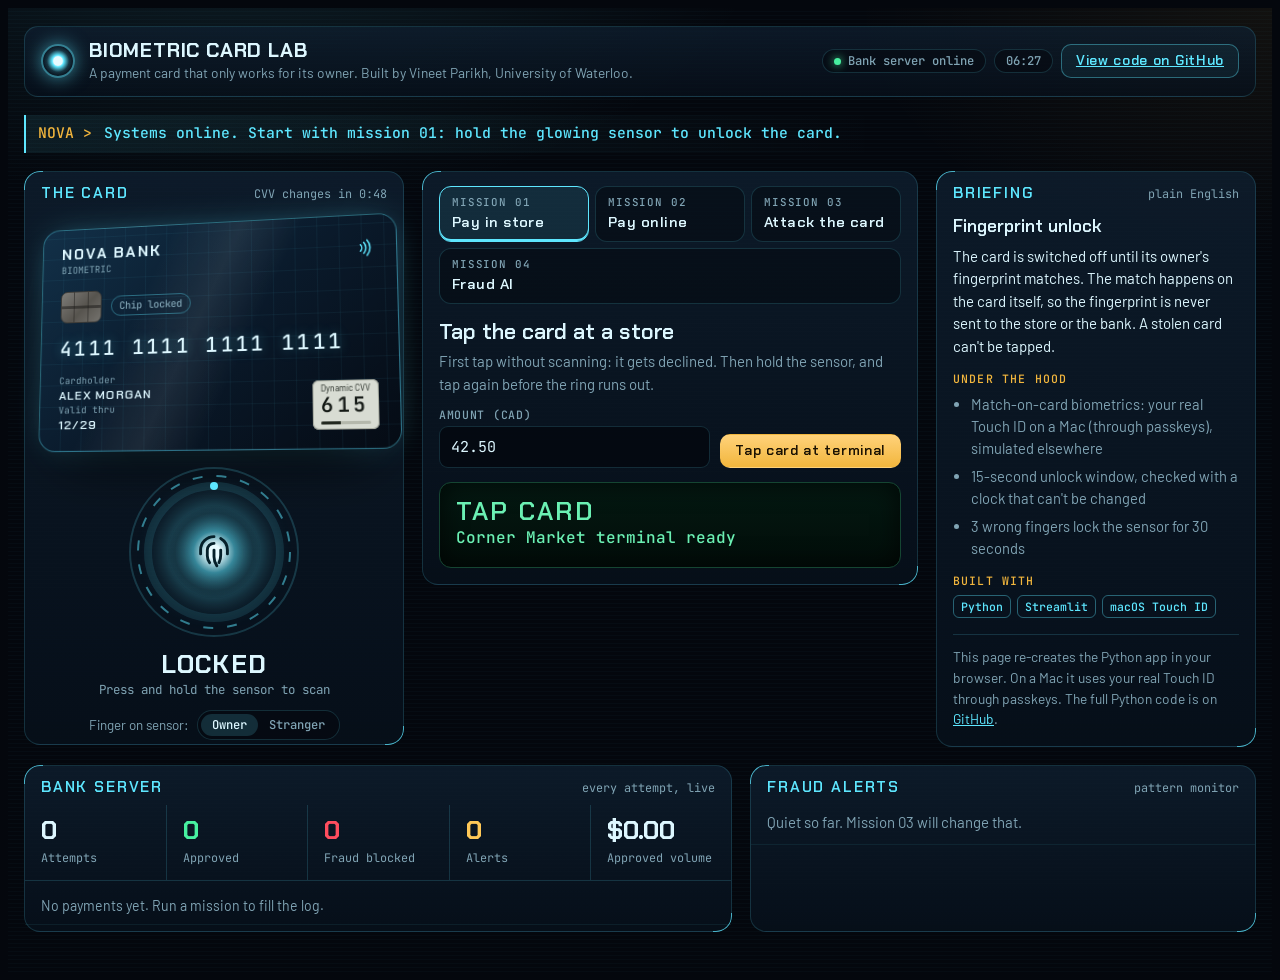
==== commit 303cb4dd: "Use real Touch ID and laptop notifications in the browser demo" ====
--- a/docs/index.html
+++ b/docs/index.html
@@ -19,6 +19,7 @@
   color-scheme:dark;
 }
 *{box-sizing:border-box}
+[hidden]{display:none!important}
 html,body{background:var(--void)}
 body{color:var(--ink);font:15px/1.5 var(--f-body);
   padding-left:max(16px,env(safe-area-inset-left,0px));padding-right:max(16px,env(safe-area-inset-right,0px));
@@ -275,7 +276,12 @@
           <span class="core"><svg viewBox="0 0 24 24" fill="none" stroke="currentColor" stroke-width="1.5" stroke-linecap="round"><path d="M12 4a7 7 0 0 0-7 7v2"/><path d="M19 13v-2a7 7 0 0 0-3.5-6.06"/><path d="M12 7.5a3.5 3.5 0 0 0-3.5 3.5v3a6 6 0 0 0 1.2 3.6"/><path d="M15.5 11v2.5a9 9 0 0 1-.9 4"/><path d="M12 11v3.5a8 8 0 0 0 1.5 4.7"/></svg></span>
         </button>
         <div class="sensor-read"><b id="sensorBig">LOCKED</b><span id="sensorSmall">Press and hold the sensor to scan</span></div>
-        <div class="finger"><span>Finger on sensor:</span>
+        <div class="finger" id="modeRow" hidden><span>Sensor:</span>
+          <div class="seg" role="group" aria-label="Sensor">
+            <button id="mTouch" aria-pressed="true">Touch ID</button><button id="mSim" aria-pressed="false">Simulated</button>
+          </div>
+        </div>
+        <div class="finger" id="fingerRow"><span>Finger on sensor:</span>
           <div class="seg" role="group" aria-label="Whose finger">
             <button id="fOwner" aria-pressed="true">Owner</button><button id="fThief" aria-pressed="false">Stranger</button>
           </div>
@@ -554,15 +560,94 @@
     } else {
       S.bioFails++;
       if (S.bioFails >= 3) { S.bioLockUntil = now + 30000; S.bioFails = 0; say("Third wrong finger. The sensor locks for 30 seconds, so a thief can't keep trying."); }
-      else say(`Fingerprint rejected. That isn't the owner. ${3 - S.bioFails} tries left before lockout.`);
+      else say(TID.mode === "touch"
+        ? `Touch ID didn't confirm the owner. ${3 - S.bioFails} tries left before lockout.`
+        : `Fingerprint rejected. That isn't the owner. ${3 - S.bioFails} tries left before lockout.`);
     }
     tick();
   }
+  // real Touch ID through WebAuthn passkeys: macOS checks the fingerprint, the page only gets yes/no
+  const TID = { available: false, mode: "sim", credId: null, busy: false };
+  const randBytes = (n) => crypto.getRandomValues(new Uint8Array(n));
+  const toB64 = (buf) => btoa(String.fromCharCode(...new Uint8Array(buf)));
+  const fromB64 = (str) => Uint8Array.from(atob(str), (c) => c.charCodeAt(0));
+  try { const saved = localStorage.getItem("cardlab-passkey"); if (saved) TID.credId = fromB64(saved); } catch {}
+  if (window.PublicKeyCredential?.isUserVerifyingPlatformAuthenticatorAvailable) {
+    PublicKeyCredential.isUserVerifyingPlatformAuthenticatorAvailable()
+      .then((ok) => { TID.available = ok; if (ok) setMode("touch"); })
+      .catch(() => {});
+  }
+  async function touchId() {
+    try {
+      if (!TID.credId) {
+        // first scan enrols a passkey for this page; creating it already needs the fingerprint
+        const cred = await navigator.credentials.create({ publicKey: {
+          challenge: randBytes(32), rp: { name: "Biometric Card Lab" },
+          user: { id: randBytes(16), name: "cardholder", displayName: "Card owner" },
+          pubKeyCredParams: [{ type: "public-key", alg: -7 }, { type: "public-key", alg: -257 }],
+          authenticatorSelection: { authenticatorAttachment: "platform", userVerification: "required", residentKey: "discouraged" },
+          timeout: 60000, attestation: "none" } });
+        TID.credId = new Uint8Array(cred.rawId);
+        try { localStorage.setItem("cardlab-passkey", toB64(cred.rawId)); } catch {}
+        return "match";
+      }
+      await navigator.credentials.get({ publicKey: {
+        challenge: randBytes(32), allowCredentials: [{ type: "public-key", id: TID.credId }],
+        userVerification: "required", timeout: 60000 } });
+      return "match";
+    } catch (e) {
+      if (e && e.name === "NotAllowedError") return "fail";  // wrong finger, cancelled or timed out
+      return "unavailable";                                  // e.g. blocked inside an embedded frame
+    }
+  }
+  async function runTouch(handler) {
+    if (TID.busy) return;
+    TID.busy = true;
+    reactor.classList.add("scanning");
+    $("sensorBig").textContent = "TOUCH ID"; $("sensorSmall").textContent = "Touch the Touch ID key on your Mac";
+    say(TID.credId ? "Touch ID requested. Put your finger on the key." : "First scan: your Mac will enrol your fingerprint for this page.");
+    const result = await touchId();
+    TID.busy = false; reactor.classList.remove("scanning");
+    if (result === "unavailable") {
+      setMode("sim");
+      say("Touch ID isn't available here, so the sensor switched to simulation. Open the GitHub Pages version to use your real fingerprint.");
+      tick(); return;
+    }
+    handler(result === "match");
+  }
+  function setMode(m) {
+    TID.mode = m === "touch" && TID.available ? "touch" : "sim";
+    const real = TID.mode === "touch";
+    $("modeRow").hidden = !TID.available;
+    $("fingerRow").hidden = real;
+    $("mTouch").setAttribute("aria-pressed", real); $("mSim").setAttribute("aria-pressed", !real);
+    reactor.setAttribute("aria-label", real ? "Fingerprint sensor. Click to scan with Touch ID." : "Fingerprint sensor. Press and hold to scan.");
+    tick();
+  }
+  $("mTouch").onclick = () => { setMode("touch"); say("Real Touch ID on. Click the sensor and use your own finger."); };
+  $("mSim").onclick = () => { setMode("sim"); say("Simulated sensor on. Press and hold, and pick whose finger it is."); };
+
+  // laptop notification for purchase approvals (works where the browser allows notifications)
+  function askNotify() {
+    try { if ("Notification" in window && Notification.permission === "default") Notification.requestPermission(); } catch {}
+  }
+  function notifyLaptop(amount) {
+    try {
+      if (!("Notification" in window) || Notification.permission !== "granted") return;
+      const n = new Notification("NOVA BANK: approve this purchase?", {
+        body: `${fmt(amount)} at Northwind Electronics, card ending 1111. If this wasn't you, deny it.`,
+        requireInteraction: true, tag: "cardlab-approval" });
+      n.onclick = () => { window.focus(); n.close(); };
+      S.pending && (S.pending.note = n);
+    } catch {}
+  }
+
   function bindHold(el, handler) {
-    el.addEventListener("pointerdown", (e) => { e.preventDefault(); el.setPointerCapture?.(e.pointerId); startScan(handler); });
+    el.addEventListener("click", () => { if (TID.mode === "touch") runTouch(handler); });
+    el.addEventListener("pointerdown", (e) => { if (TID.mode === "touch") return; e.preventDefault(); el.setPointerCapture?.(e.pointerId); startScan(handler); });
     ["pointerup", "pointercancel", "pointerleave"].forEach((ev) => el.addEventListener(ev, () => endScan(true)));
-    el.addEventListener("keydown", (e) => { if ((e.key === " " || e.key === "Enter") && !e.repeat) { e.preventDefault(); startScan(handler); } });
-    el.addEventListener("keyup", (e) => { if (e.key === " " || e.key === "Enter") endScan(true); });
+    el.addEventListener("keydown", (e) => { if (TID.mode === "touch") return; if ((e.key === " " || e.key === "Enter") && !e.repeat) { e.preventDefault(); startScan(handler); } });
+    el.addEventListener("keyup", (e) => { if (TID.mode === "touch") return; if (e.key === " " || e.key === "Enter") endScan(true); });
   }
   bindHold(reactor, cardScan);
   const setFinger = (f) => { S.finger = f; $("fOwner").setAttribute("aria-pressed", f === "owner"); $("fThief").setAttribute("aria-pressed", f !== "owner");
@@ -610,6 +695,7 @@
       S.usedSteps.add(step); S.cvvFails = 0;
       S.pending = { amount, out, until: Date.now() + PUSH_MS };
       showPush();
+      notifyLaptop(amount);
       lcd(out, "wait", "WAITING", "CVV is valid. Approve the purchase to finish.");
       say("The code checks out. Now the bank asks the owner to approve this exact purchase.");
       return null;
@@ -628,9 +714,13 @@
     const p = S.pending, box = $("pushBox");
     box.innerHTML = `<div class="push" role="dialog" aria-label="Approve purchase"><div class="who">NOVA BANK: APPROVE THIS PURCHASE?</div>
       <div class="amt num">${fmt(p.amount)}</div><p>Northwind Electronics, card ending 1111. <span id="pushLeft" class="num"></span></p>
-      <div class="row"><button class="btn" id="pushDeny">Deny</button><button class="btn gold hold" id="pushOk"><span class="fill" id="pushFill"></span>Hold to approve with fingerprint</button></div></div>`;
+      <div class="row"><button class="btn" id="pushDeny">Deny</button><button class="btn gold hold" id="pushOk"><span class="fill" id="pushFill"></span>${TID.mode === "touch" ? "Approve with Touch ID" : "Hold to approve with fingerprint"}</button></div></div>`;
     $("pushDeny").onclick = () => finishPush("deny");
     const okBtn = $("pushOk");
+    if (TID.mode === "touch") {
+      okBtn.onclick = () => runTouch((ok) => finishPush(ok ? "approve" : "badfinger"));
+      return;
+    }
     let t0 = 0, raf = 0;
     const stop = () => { cancelAnimationFrame(raf); $("pushFill") && ($("pushFill").style.width = "0"); };
     const go = (e) => { e?.preventDefault?.(); if (raf) return; t0 = performance.now();
@@ -645,6 +735,7 @@
   function finishPush(decision) {
     const p = S.pending; if (!p) return;
     S.pending = null; $("pushBox").innerHTML = "";
+    try { p.note && p.note.close(); } catch {}
     if (decision === "approve") {
       record("Online", p.amount, true, "CVV valid, approved with fingerprint");
       lcd(p.out, "", `APPROVED ${fmt(p.amount)}`, "Code valid and approved by the owner.");
@@ -664,6 +755,7 @@
   }
   $("readCvv").onclick = async () => { $("coCvv").value = await codeAt(stepNow()); say("Code copied from the card's screen. Pay before it changes."); };
   $("payBtn").onclick = () => {
+    askNotify();
     const pan = $("coPan").value.replace(/\D/g, "");
     if (pan !== "4111111111111111") { lcd($("shopLcd"), "bad", "DECLINED", "Card number not recognised."); return; }
     payOnline($("coCvv").value.trim(), parseFloat($("coAmt").value), $("shopLcd"));
@@ -785,9 +877,9 @@
   // briefing
   const BRIEF = {
     1: { title: "Fingerprint unlock", body: "The card is switched off until its owner's fingerprint matches. The match happens on the card itself, so the fingerprint is never sent to the store or the bank. A stolen card can't be tapped.",
-      how: ["Match-on-card biometrics, simulated here and done with real Touch ID on a Mac", "15-second unlock window, checked with a clock that can't be changed", "3 wrong fingers lock the sensor for 30 seconds"], tech: ["Python", "Streamlit", "macOS Touch ID"] },
+      how: ["Match-on-card biometrics: your real Touch ID on a Mac (through passkeys), simulated elsewhere", "15-second unlock window, checked with a clock that can't be changed", "3 wrong fingers lock the sensor for 30 seconds"], tech: ["Python", "Streamlit", "macOS Touch ID"] },
     2: { title: "Live code + approval", body: "The 3-digit code on the back changes every 2 minutes. The bank works out the same code on its own, so a copied code goes stale fast. Then the owner approves the exact purchase with their fingerprint.",
-      how: ["TOTP codes (RFC 6238, HMAC-SHA1), the same maths as two-factor apps", "Each code works once (replay protection)", "Push approval shows merchant and amount, like a Duo push"], tech: ["pyotp", "HMAC", "Step-up auth"] },
+      how: ["TOTP codes (RFC 6238, HMAC-SHA1), the same maths as two-factor apps", "Each code works once (replay protection)", "Approval request lands as a notification on your laptop, and you approve with Touch ID"], tech: ["pyotp", "HMAC", "Step-up auth"] },
     3: { title: "Attack simulator", body: "Run the attacks a criminal would try. Every one is declined, logged, and turned into an alert for the bank's fraud team.",
       how: ["Expired codes are recognised as leaked data", "3 blocked attempts in 5 minutes triggers a card-testing alert", "3 wrong codes pause online payments for a minute"], tech: ["pandas", "rolling windows", "groupby"] },
     4: { title: "Fraud AI", body: "The bank learns how the owner normally spends from 400 past purchases. Then it flags anything that doesn't fit: a huge amount, or a normal amount at 3 AM when they never shop at night.",
@@ -796,7 +888,7 @@
   function renderBrief() {
     const b = BRIEF[S.mission];
     $("brief").innerHTML = `<h3></h3><p></p><h4>UNDER THE HOOD</h4><ul></ul><h4>BUILT WITH</h4><div class="tags"></div>
-      <div class="foot">This page re-creates the Python app in your browser so it runs from a link. The real code, with Touch ID and macOS alerts, is on <a href="https://github.com/Vineet1100/biometric-card-fraud-analytics" target="_blank" rel="noopener">GitHub</a>.</div>`;
+      <div class="foot">This page re-creates the Python app in your browser. On a Mac it uses your real Touch ID through passkeys. The full Python code is on <a href="https://github.com/Vineet1100/biometric-card-fraud-analytics" target="_blank" rel="noopener">GitHub</a>.</div>`;
     $("brief").querySelector("h3").textContent = b.title;
     $("brief").querySelector("p").textContent = b.body;
     const ul = $("brief").querySelector("ul"); b.how.forEach((t) => { const li = document.createElement("li"); li.textContent = t; ul.append(li); });
@@ -847,6 +939,7 @@
   // clock tick
   let lastStep = -1;
   async function tick() {
+    if (TID.busy) return;
     const now = Date.now();
     const left = S.unlockedUntil - now, lock = S.bioLockUntil - now;
     const on = left > 0, blocked = lock > 0;
@@ -859,7 +952,7 @@
         $("sensorBig").textContent = Math.ceil(left / 1000) + "s"; $("sensorSmall").textContent = "to tap the card"; }
       else if (blocked) { ring.setAttribute("stroke", "#FF4D5E"); ring.setAttribute("stroke-dasharray", `${(lock / 30000) * RING} ${RING}`);
         $("sensorBig").textContent = "LOCKED"; $("sensorSmall").textContent = `Too many wrong fingers. ${Math.ceil(lock / 1000)}s`; }
-      else { ring.setAttribute("stroke-dasharray", `0 ${RING}`); $("sensorBig").textContent = "LOCKED"; $("sensorSmall").textContent = "Press and hold the sensor to scan"; }
+      else { ring.setAttribute("stroke-dasharray", `0 ${RING}`); $("sensorBig").textContent = "LOCKED"; $("sensorSmall").textContent = TID.mode === "touch" ? "Click the sensor to scan with Touch ID" : "Press and hold the sensor to scan"; }
     }
     const step = stepNow(), sLeft = STEP_S - (Math.floor(now / 1000) % STEP_S);
     if (step !== lastStep) { lastStep = step; $("cvv").textContent = await codeAt(step); }
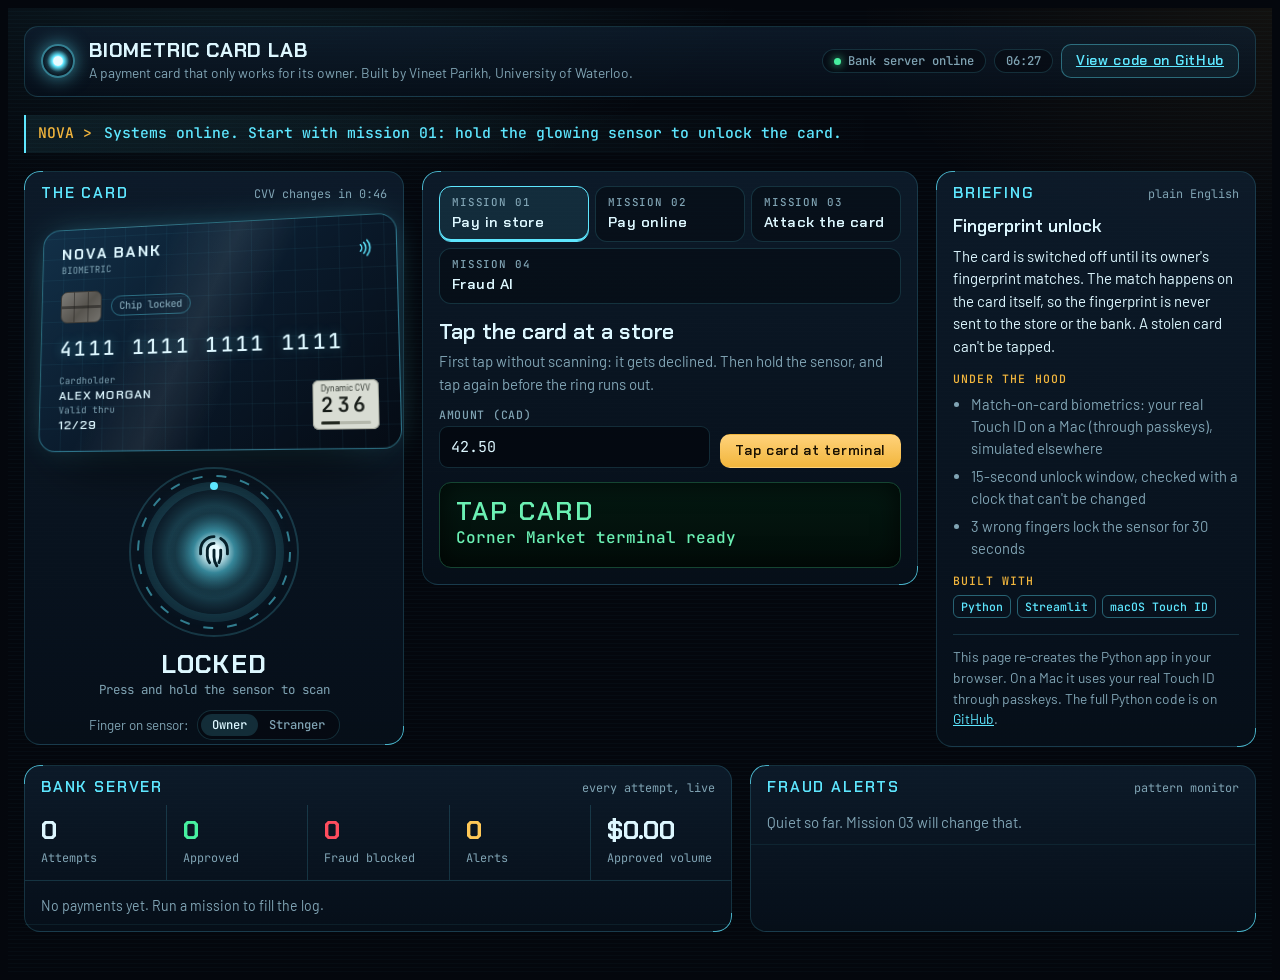
==== commit f1095467: "Explain when Touch ID is blocked and link to the full demo" ====
--- a/docs/index.html
+++ b/docs/index.html
@@ -134,6 +134,7 @@
 .sensor-read{text-align:center}
 .sensor-read b{display:block;font:700 1.6rem/1 var(--f-display);letter-spacing:.04em}
 .sensor-read span{font:400 .78rem/1.4 var(--f-mono);color:var(--muted)}
+.tid-note{margin:0;display:grid;gap:8px;justify-items:center;text-align:center;font-size:.86rem;color:var(--muted);max-width:30ch}
 .finger{display:flex;gap:8px;align-items:center;flex-wrap:wrap;justify-content:center;font-size:.84rem;color:var(--muted)}
 
 /* missions */
@@ -276,6 +277,8 @@
           <span class="core"><svg viewBox="0 0 24 24" fill="none" stroke="currentColor" stroke-width="1.5" stroke-linecap="round"><path d="M12 4a7 7 0 0 0-7 7v2"/><path d="M19 13v-2a7 7 0 0 0-3.5-6.06"/><path d="M12 7.5a3.5 3.5 0 0 0-3.5 3.5v3a6 6 0 0 0 1.2 3.6"/><path d="M15.5 11v2.5a9 9 0 0 1-.9 4"/><path d="M12 11v3.5a8 8 0 0 0 1.5 4.7"/></svg></span>
         </button>
         <div class="sensor-read"><b id="sensorBig">LOCKED</b><span id="sensorSmall">Press and hold the sensor to scan</span></div>
+        <p class="tid-note" id="tidNote" hidden>Your real fingerprint and laptop notifications only work when the demo has its own browser tab.
+          <a class="btn gold" href="https://vineet1100.github.io/biometric-card-fraud-analytics/" target="_blank" rel="noopener">Open full version</a></p>
         <div class="finger" id="modeRow" hidden><span>Sensor:</span>
           <div class="seg" role="group" aria-label="Sensor">
             <button id="mTouch" aria-pressed="true">Touch ID</button><button id="mSim" aria-pressed="false">Simulated</button>
@@ -572,12 +575,18 @@
   const toB64 = (buf) => btoa(String.fromCharCode(...new Uint8Array(buf)));
   const fromB64 = (str) => Uint8Array.from(atob(str), (c) => c.charCodeAt(0));
   try { const saved = localStorage.getItem("cardlab-passkey"); if (saved) TID.credId = fromB64(saved); } catch {}
-  if (window.PublicKeyCredential?.isUserVerifyingPlatformAuthenticatorAvailable) {
+  // browsers block passkeys and notifications for pages embedded in another site
+  const embedded = (() => { try { return window.self !== window.top; } catch { return true; } })();
+  const policyBlocks = !!(document.featurePolicy && !document.featurePolicy.allowsFeature("publickey-credentials-get"));
+  if (embedded || policyBlocks) {
+    $("tidNote").hidden = false;
+  } else if (window.PublicKeyCredential?.isUserVerifyingPlatformAuthenticatorAvailable) {
     PublicKeyCredential.isUserVerifyingPlatformAuthenticatorAvailable()
       .then((ok) => { TID.available = ok; if (ok) setMode("touch"); })
       .catch(() => {});
   }
   async function touchId() {
+    const started = performance.now();
     try {
       if (!TID.credId) {
         // first scan enrols a passkey for this page; creating it already needs the fingerprint
@@ -596,8 +605,9 @@
         userVerification: "required", timeout: 60000 } });
       return "match";
     } catch (e) {
-      if (e && e.name === "NotAllowedError") return "fail";  // wrong finger, cancelled or timed out
-      return "unavailable";                                  // e.g. blocked inside an embedded frame
+      // a NotAllowedError that comes back instantly means no prompt was shown at all
+      if (e && e.name === "NotAllowedError" && performance.now() - started > 600) return "fail";
+      return "unavailable";
     }
   }
   async function runTouch(handler) {
@@ -610,7 +620,8 @@
     TID.busy = false; reactor.classList.remove("scanning");
     if (result === "unavailable") {
       setMode("sim");
-      say("Touch ID isn't available here, so the sensor switched to simulation. Open the GitHub Pages version to use your real fingerprint.");
+      $("tidNote").hidden = false;
+      say("Touch ID was blocked here, so the sensor switched to simulation. Use Open full version to scan your real finger.");
       tick(); return;
     }
     handler(result === "match");
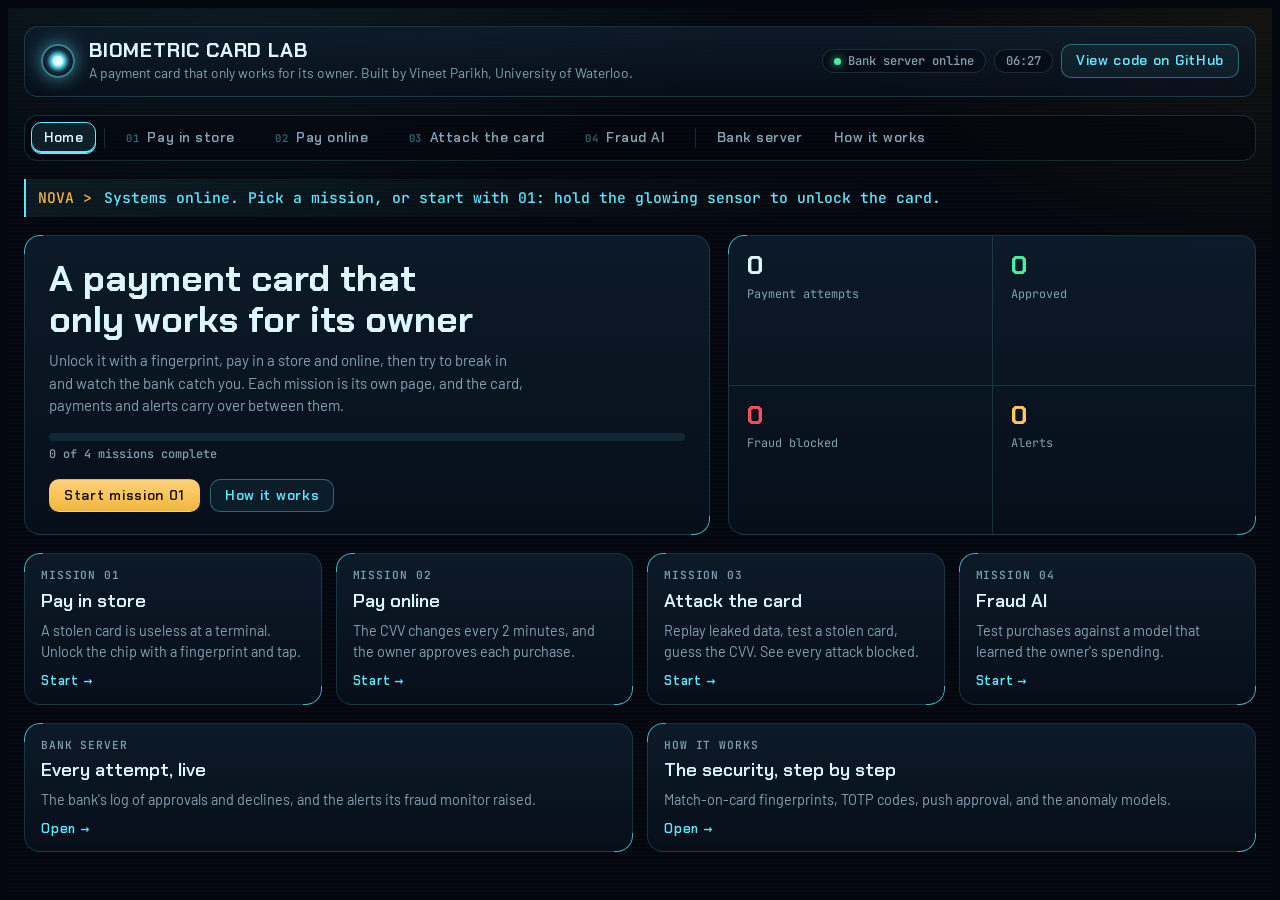
==== commit 0c7cd229: "Split the Streamlit app and the live demo into pages - Streamlit: sidebar menu with Overview (live s" ====
--- a/docs/index.html
+++ b/docs/index.html
@@ -50,6 +50,7 @@
 .chip{display:inline-flex;align-items:center;gap:7px;border:1px solid var(--line);border-radius:999px;padding:5px 11px;
   font:500 .76rem/1 var(--f-mono);color:var(--muted);background:rgba(4,7,13,.5)}
 .chip i{width:7px;height:7px;border-radius:50%;background:var(--green);box-shadow:0 0 8px var(--green)}
+a.btn{text-decoration:none}
 .btn{display:inline-flex;align-items:center;justify-content:center;gap:8px;border-radius:10px;border:1px solid var(--line-strong);
   background:rgba(94,231,255,.06);padding:9px 14px;font:600 .86rem/1 var(--f-display);letter-spacing:.05em;cursor:pointer;
   transition:background .2s,border-color .2s,transform .1s}
@@ -217,6 +218,58 @@
 .sev{font:600 .66rem/1 var(--f-mono);letter-spacing:.08em}
 .sev.high{color:var(--red)} .sev.med{color:var(--amber)}
 
+/* page navigation */
+.pnav{display:flex;gap:6px;overflow-x:auto;scrollbar-width:thin;border:1px solid var(--line);border-radius:14px;padding:6px;background:rgba(4,7,13,.55)}
+.pnav a{flex:none;display:flex;align-items:center;gap:8px;text-decoration:none;color:var(--muted);border-radius:10px;padding:8px 12px;border:1px solid transparent;
+  font:600 .84rem/1.1 var(--f-display);letter-spacing:.04em;white-space:nowrap}
+.pnav a small{font:500 .66rem/1 var(--f-mono);color:var(--holo-dim);letter-spacing:.06em}
+.pnav a:hover{color:var(--ink);background:rgba(94,231,255,.06)}
+.pnav a[aria-current="page"]{color:var(--ink);border-color:var(--holo);background:rgba(94,231,255,.10);box-shadow:inset 0 -2px 0 var(--holo)}
+.pnav a[aria-current="page"] small{color:var(--holo)}
+.pnav .tick{color:var(--green);font:600 .7rem/1 var(--f-mono)}
+.pnav .badge{min-width:20px;text-align:center;border-radius:999px;padding:3px 6px;font:600 .68rem/1 var(--f-mono);background:rgba(255,77,94,.16);color:var(--red)}
+.pnav .sep{flex:none;width:1px;background:var(--line);margin:6px 2px}
+.page{display:grid;gap:18px}
+.page:focus{outline:none}
+.mhead{display:flex;justify-content:space-between;align-items:center;gap:10px;padding:14px 16px 0}
+.mhead small{font:500 .72rem/1 var(--f-mono);color:var(--muted);letter-spacing:.08em}
+.mhead .done{color:var(--green)}
+.steps{display:flex;gap:5px}
+.steps i{width:22px;height:4px;border-radius:2px;background:var(--line)}
+.steps i.on{background:var(--holo)} .steps i.ok{background:var(--green)}
+.mnav{display:flex;justify-content:space-between;gap:10px;flex-wrap:wrap;border-top:1px solid var(--line);padding:12px 16px}
+.mnav a{text-decoration:none}
+/* home */
+.hero{display:grid;grid-template-columns:minmax(0,1.3fr) minmax(0,1fr);gap:18px;align-items:stretch}
+.hero-copy{padding:22px 24px}
+.hero-copy h2{font:700 clamp(1.6rem,3.2vw,2.3rem)/1.1 var(--f-display);margin:0 0 10px;text-wrap:balance}
+.hero-copy p{color:var(--muted);margin:0 0 16px;max-width:60ch}
+.progress{display:grid;gap:8px;margin:4px 0 18px}
+.progress .bar2{height:8px;border-radius:999px;background:rgba(94,231,255,.10);overflow:hidden}
+.progress .bar2 span{display:block;height:100%;width:0;background:linear-gradient(90deg,var(--holo),var(--green));transition:width .5s}
+.progress small{font:500 .74rem/1 var(--f-mono);color:var(--muted)}
+.hero-stats{display:grid;grid-template-columns:repeat(2,minmax(0,1fr));align-content:stretch}
+.hero-stats .stat{border-left:0;border-top:1px solid var(--line);padding:16px 18px}
+.hero-stats .stat:nth-child(-n+2){border-top:0}
+.hero-stats .stat:nth-child(even){border-left:1px solid var(--line)}
+.mgrid{display:grid;grid-template-columns:repeat(4,minmax(0,1fr));gap:14px}
+.mcard{display:grid;gap:8px;align-content:start;text-decoration:none;color:inherit;padding:16px;transition:border-color .2s,transform .2s}
+.mcard:hover{border-color:var(--holo);transform:translateY(-2px)}
+.mcard small{font:500 .7rem/1 var(--f-mono);color:var(--muted);letter-spacing:.08em}
+.mcard h3{font:600 1.15rem/1.2 var(--f-display);margin:0}
+.mcard p{margin:0;color:var(--muted);font-size:.9rem}
+.mcard .go{font:600 .8rem/1 var(--f-display);letter-spacing:.06em;color:var(--holo);margin-top:4px}
+.mcard.isdone .go{color:var(--green)}
+.more{display:grid;grid-template-columns:repeat(2,minmax(0,1fr));gap:14px}
+/* how it works */
+.how{display:grid;grid-template-columns:repeat(2,minmax(0,1fr));gap:18px}
+.how .brief{padding:16px}
+.flow{display:grid;grid-template-columns:repeat(4,minmax(0,1fr));gap:10px;padding:14px 16px 16px;counter-reset:f}
+.flow div{border:1px solid var(--line);border-radius:12px;padding:12px;background:rgba(4,7,13,.45);font-size:.9rem;color:var(--muted)}
+.flow b{display:block;font:600 .95rem/1.25 var(--f-display);color:var(--ink);margin-bottom:4px}
+.flow b::before{counter-increment:f;content:counter(f,decimal-leading-zero) "  ";font:500 .72rem/1 var(--f-mono);color:var(--gold)}
+.toast{cursor:pointer}
+
 /* toast */
 .toasts{position:fixed;right:max(16px,env(safe-area-inset-right,0px));top:calc(16px + env(safe-area-inset-top,0px));display:grid;gap:8px;z-index:20;width:min(340px,calc(100vw - 32px))}
 .toast{border:1px solid var(--red);background:rgba(20,6,9,.95);border-radius:12px;padding:10px 14px;box-shadow:0 10px 30px rgba(0,0,0,.6),0 0 24px -8px rgba(255,77,94,.6);animation:in .3s ease-out}
@@ -224,8 +277,8 @@
 .toast div{font:600 .95rem/1.35 var(--f-display);margin-top:4px}
 @keyframes in{from{transform:translateY(-8px);opacity:0}}
 
-@media (max-width:1180px){.main{grid-template-columns:minmax(280px,360px) minmax(0,1fr)}.brief-panel{grid-column:1/-1}}
-@media (max-width:820px){.main,.deck{grid-template-columns:1fr}.stats{grid-template-columns:repeat(3,minmax(0,1fr))}.stat:nth-child(4){border-left:0}
+@media (max-width:1180px){.main{grid-template-columns:minmax(280px,360px) minmax(0,1fr)}.brief-panel{grid-column:1/-1}.mgrid{grid-template-columns:repeat(2,minmax(0,1fr))}.flow{grid-template-columns:repeat(2,minmax(0,1fr))}}
+@media (max-width:820px){.main,.deck,.hero,.how,.more,.mgrid{grid-template-columns:1fr}.stats{grid-template-columns:repeat(3,minmax(0,1fr))}.stat:nth-child(4){border-left:0}
   .log li{grid-template-columns:62px 1fr auto}.log .ch{display:none}}
 @media (prefers-reduced-motion:reduce){*{animation:none!important;transition:none!important}}
 </style>
@@ -247,9 +300,50 @@
     </div>
   </header>
 
-  <div class="nova" role="status" aria-live="polite"><b>NOVA &gt;</b><span id="nova">Systems online. Start with mission 01: hold the glowing sensor to unlock the card.</span></div>
-
-  <div class="main">
+  <nav class="pnav" aria-label="Pages">
+    <a href="#/" data-route="home">Home</a>
+    <span class="sep" aria-hidden="true"></span>
+    <a href="#/store" data-route="store"><small>01</small>Pay in store<span class="tick" data-tick="1"></span></a>
+    <a href="#/online" data-route="online"><small>02</small>Pay online<span class="tick" data-tick="2"></span></a>
+    <a href="#/attack" data-route="attack"><small>03</small>Attack the card<span class="tick" data-tick="3"></span></a>
+    <a href="#/fraud-ai" data-route="fraud-ai"><small>04</small>Fraud AI<span class="tick" data-tick="4"></span></a>
+    <span class="sep" aria-hidden="true"></span>
+    <a href="#/bank" data-route="bank">Bank server<span class="badge" id="navAlerts" hidden>0</span></a>
+    <a href="#/how" data-route="how">How it works</a>
+  </nav>
+
+  <div class="nova" role="status" aria-live="polite"><b>NOVA &gt;</b><span id="nova">Systems online. Pick a mission, or start with 01: hold the glowing sensor to unlock the card.</span></div>
+
+  <!-- page: home -->
+  <section class="page" data-page="home" tabindex="-1" aria-labelledby="homeTitle">
+    <div class="hero">
+      <div class="panel hero-copy">
+        <h2 id="homeTitle">A payment card that only works for its owner</h2>
+        <p>Unlock it with a fingerprint, pay in a store and online, then try to break in and watch the bank catch you. Each mission is its own page, and the card, payments and alerts carry over between them.</p>
+        <div class="progress"><div class="bar2"><span id="progBar"></span></div><small id="progText">0 of 4 missions complete</small></div>
+        <div class="row"><a class="btn gold" href="#/store" id="startBtn">Start mission 01</a><a class="btn" href="#/how">How it works</a></div>
+      </div>
+      <div class="panel hero-stats">
+        <div class="stat"><b id="hAll">0</b><span>Payment attempts</span></div>
+        <div class="stat"><b id="hOk" class="ok">0</b><span>Approved</span></div>
+        <div class="stat"><b id="hBlk" class="bad">0</b><span>Fraud blocked</span></div>
+        <div class="stat"><b id="hAl" class="warn">0</b><span>Alerts</span></div>
+      </div>
+    </div>
+    <div class="mgrid">
+      <a class="panel mcard" href="#/store" data-mcard="1"><small>MISSION 01</small><h3>Pay in store</h3><p>A stolen card is useless at a terminal. Unlock the chip with a fingerprint and tap.</p><span class="go">Start &rarr;</span></a>
+      <a class="panel mcard" href="#/online" data-mcard="2"><small>MISSION 02</small><h3>Pay online</h3><p>The CVV changes every 2 minutes, and the owner approves each purchase.</p><span class="go">Start &rarr;</span></a>
+      <a class="panel mcard" href="#/attack" data-mcard="3"><small>MISSION 03</small><h3>Attack the card</h3><p>Replay leaked data, test a stolen card, guess the CVV. See every attack blocked.</p><span class="go">Start &rarr;</span></a>
+      <a class="panel mcard" href="#/fraud-ai" data-mcard="4"><small>MISSION 04</small><h3>Fraud AI</h3><p>Test purchases against a model that learned the owner's spending.</p><span class="go">Start &rarr;</span></a>
+    </div>
+    <div class="more">
+      <a class="panel mcard" href="#/bank"><small>BANK SERVER</small><h3>Every attempt, live</h3><p>The bank's log of approvals and declines, and the alerts its fraud monitor raised.</p><span class="go">Open &rarr;</span></a>
+      <a class="panel mcard" href="#/how"><small>HOW IT WORKS</small><h3>The security, step by step</h3><p>Match-on-card fingerprints, TOTP codes, push approval, and the anomaly models.</p><span class="go">Open &rarr;</span></a>
+    </div>
+  </section>
+
+  <!-- page: missions (01 to 04) -->
+  <section class="page main" data-page="mission" tabindex="-1">
     <!-- card + sensor -->
     <section class="panel" aria-label="The card">
       <div class="panel-h"><h2>The card</h2><span id="cvvTimer" class="num">CVV changes in 2:00</span></div>
@@ -294,14 +388,9 @@
 
     <!-- missions -->
     <section class="panel" aria-label="Missions">
-      <div class="tabs" role="tablist">
-        <button class="tab" role="tab" id="t1" aria-selected="true" data-m="1"><small>MISSION 01</small><b>Pay in store</b></button>
-        <button class="tab" role="tab" id="t2" aria-selected="false" data-m="2"><small>MISSION 02</small><b>Pay online</b></button>
-        <button class="tab" role="tab" id="t3" aria-selected="false" data-m="3"><small>MISSION 03</small><b>Attack the card</b></button>
-        <button class="tab" role="tab" id="t4" aria-selected="false" data-m="4"><small>MISSION 04</small><b>Fraud AI</b></button>
-      </div>
-
-      <div class="mission" id="m1" role="tabpanel">
+      <div class="mhead"><small id="mLabel">MISSION 01 OF 04</small><div class="steps" id="mSteps" aria-hidden="true"><i></i><i></i><i></i><i></i></div></div>
+
+      <div class="mission" id="m1">
         <h3>Tap the card at a store</h3>
         <p class="lead">First tap without scanning: it gets declined. Then hold the sensor, and tap again before the ring runs out.</p>
         <div class="row">
@@ -311,7 +400,7 @@
         <div class="lcd" id="lcd"><div class="big">TAP CARD</div><div>Corner Market terminal ready</div></div>
       </div>
 
-      <div class="mission" id="m2" role="tabpanel" hidden>
+      <div class="mission" id="m2" hidden>
         <h3>Buy something online</h3>
         <p class="lead">Read the code off the card, pay, then approve the purchase with your fingerprint. The code changes every 2 minutes, so an old one fails.</p>
         <div class="row">
@@ -327,7 +416,7 @@
         <div class="lcd" id="shopLcd" hidden></div>
       </div>
 
-      <div class="mission" id="m3" role="tabpanel" hidden>
+      <div class="mission" id="m3" hidden>
         <h3>Try to break in</h3>
         <p class="lead">These are three ways criminals attack cards. Run each one and watch the bank block it and raise an alert below.</p>
         <div class="split">
@@ -338,7 +427,7 @@
         <div class="lcd" id="atkLcd" hidden></div>
       </div>
 
-      <div class="mission" id="m4" role="tabpanel" hidden>
+      <div class="mission" id="m4" hidden>
         <h3>Ask the fraud AI</h3>
         <p class="lead">The grey dots are the owner's last 400 purchases. Set up a new purchase and the model decides whether it looks like them.</p>
         <div class="chart-wrap"><canvas id="chart" aria-label="Spending profile: amount by hour of day"></canvas><div class="tip" id="tip" hidden></div></div>
@@ -360,6 +449,7 @@
           <div class="gauge"><small>PATTERN CHECK (LOF)</small><b id="vL" class="num">-</b><span id="vLt">flags above -</span></div>
         </div>
       </div>
+      <div class="mnav"><a class="btn" id="mPrev" href="#/">&larr; Home</a><a class="btn gold" id="mNext" href="#/online">Next: Pay online &rarr;</a></div>
     </section>
 
     <!-- briefing -->
@@ -367,9 +457,10 @@
       <div class="panel-h"><h2>Briefing</h2><span>plain English</span></div>
       <div class="pad brief" id="brief"></div>
     </aside>
-  </div>
-
-  <!-- bank deck -->
+  </section>
+
+  <!-- page: bank server -->
+  <section class="page" data-page="bank" tabindex="-1" aria-label="Bank server">
   <div class="deck">
     <section class="panel" aria-label="Bank server">
       <div class="panel-h"><h2>Bank server</h2><span>every attempt, live</span></div>
@@ -387,6 +478,21 @@
       <ul class="alerts" id="alerts"><li class="empty">Quiet so far. Mission 03 will change that.</li></ul>
     </section>
   </div>
+  </section>
+
+  <!-- page: how it works -->
+  <section class="page" data-page="how" tabindex="-1" aria-labelledby="howTitle">
+    <section class="panel">
+      <div class="panel-h"><h2 id="howTitle">What happens when you pay</h2><span>in order</span></div>
+      <div class="flow">
+        <div><b>Unlock</b>The fingerprint is matched on the card. Only a yes or no leaves the sensor, and the chip stays live for 15 seconds.</div>
+        <div><b>Live code</b>Online, the bank works out the same 3-digit code from a shared secret and the time, so a copied code expires.</div>
+        <div><b>Approve</b>The bank asks the owner to approve that exact amount and shop, with their fingerprint.</div>
+        <div><b>Watch</b>Every attempt is logged, and the fraud monitor looks across the log for patterns a single decline can't show.</div>
+      </div>
+    </section>
+    <div class="how" id="howGrid"></div>
+  </section>
 </div>
 <div class="toasts" id="toasts" aria-live="assertive"></div>
 
@@ -400,7 +506,7 @@
   const S = {
     unlockedUntil: 0, finger: "owner", bioFails: 0, bioLockUntil: 0,
     cvvFails: 0, onlineBlockedUntil: 0, usedSteps: new Set(),
-    ledger: [], alerts: [], alertKeys: new Set(), pending: null, mission: 1,
+    ledger: [], alerts: [], alertKeys: new Set(), pending: null, mission: 1, done: new Set(),
   };
 
   // NOVA voice
@@ -416,6 +522,8 @@
     const t = document.createElement("div");
     t.className = "toast"; t.innerHTML = "<small>FRAUD ALERT</small><div></div>";
     t.querySelector("div").textContent = text;
+    t.title = "Open the bank server";
+    t.onclick = () => { location.hash = "#/bank"; t.remove(); };
     $("toasts").prepend(t);
     setTimeout(() => t.remove(), 5200);
   }
@@ -906,17 +1014,66 @@
     const tg = $("brief").querySelector(".tags"); b.tech.forEach((t) => { const s = document.createElement("span"); s.className = "tag"; s.textContent = t; tg.append(s); });
   }
 
-  // tabs
+  // pages: each one has its own address (#/store, #/bank ...), so the back button and links work,
+  // while the card, the bank log and the alerts stay in memory across pages
+  const MISSIONS = [null, { route: "store", name: "Pay in store" }, { route: "online", name: "Pay online" },
+    { route: "attack", name: "Attack the card" }, { route: "fraud-ai", name: "Fraud AI" }];
+  const PAGES = { "": "home", store: 1, online: 2, attack: 3, "fraud-ai": 4, bank: "bank", how: "how" };
+  const TITLES = { home: "Home", bank: "Bank server", how: "How it works" };
   function showMission(m) {
     S.mission = m;
-    for (let i = 1; i <= 4; i++) { $("m" + i).hidden = i !== m; $("t" + i).setAttribute("aria-selected", i === m); }
+    for (let i = 1; i <= 4; i++) $("m" + i).hidden = i !== m;
+    $("mLabel").innerHTML = `MISSION 0${m} OF 04${S.done.has(m) ? ' <span class="done">COMPLETE</span>' : ""}`;
+    [...$("mSteps").children].forEach((el, i) => { el.className = i + 1 === m ? "on" : S.done.has(i + 1) ? "ok" : ""; });
+    const prev = m > 1 ? MISSIONS[m - 1] : null, next = m < 4 ? MISSIONS[m + 1] : null;
+    $("mPrev").href = prev ? "#/" + prev.route : "#/"; $("mPrev").textContent = prev ? `\u2190 ${prev.name}` : "\u2190 Home";
+    $("mNext").href = next ? "#/" + next.route : "#/bank"; $("mNext").textContent = next ? `Next: ${next.name} \u2192` : "See the bank server \u2192";
     renderBrief();
     if (m === 4) requestAnimationFrame(updateAI);
   }
-  document.querySelectorAll(".tab").forEach((t) => t.onclick = () => showMission(+t.dataset.m));
+  function route() {
+    const key = location.hash.replace(/^#\/?/, "").split("?")[0];
+    const target = key in PAGES ? PAGES[key] : "home";
+    const kind = typeof target === "number" ? "mission" : target;
+    document.querySelectorAll("[data-page]").forEach((el) => { el.hidden = el.dataset.page !== kind; });
+    document.querySelectorAll(".pnav a").forEach((a) => {
+      const on = a.dataset.route === (key in PAGES ? key || "home" : "home");
+      on ? a.setAttribute("aria-current", "page") : a.removeAttribute("aria-current");
+      if (on) a.scrollIntoView({ block: "nearest", inline: "nearest" });
+    });
+    if (kind === "mission") showMission(target);
+    const name = kind === "mission" ? MISSIONS[target].name : TITLES[kind];
+    document.title = `${name} | Biometric Card Lab`;
+    if (kind === "bank") renderBank();
+    if (route.started) { scrollTo({ top: 0 }); document.querySelector(`[data-page="${kind}"]`).focus({ preventScroll: true }); }
+    route.started = true;
+  }
+  addEventListener("hashchange", route);
   function markDone(m) {
-    const small = $("t" + m).querySelector("small");
-    if (!small.querySelector(".done")) small.insertAdjacentHTML("beforeend", ' <span class="done">COMPLETE</span>');
+    if (S.done.has(m)) return;
+    S.done.add(m);
+    document.querySelector(`[data-tick="${m}"]`).textContent = "\u2713";
+    const card = document.querySelector(`[data-mcard="${m}"]`);
+    card.classList.add("isdone"); card.querySelector(".go").textContent = "Complete \u2713 Replay \u2192";
+    $("progBar").style.width = (S.done.size / 4) * 100 + "%";
+    $("progText").textContent = `${S.done.size} of 4 missions complete`;
+    const first = [1, 2, 3, 4].find((i) => !S.done.has(i));
+    $("startBtn").href = first ? "#/" + MISSIONS[first].route : "#/bank";
+    $("startBtn").textContent = first ? `Continue: mission 0${first}` : "All done: see the bank server";
+    if (S.mission === m) showMission(m);
+  }
+  function renderHow() {
+    const grid = $("howGrid");
+    for (const m of [1, 2, 3, 4]) {
+      const b = BRIEF[m], sec = document.createElement("section");
+      sec.className = "panel";
+      sec.innerHTML = `<div class="panel-h"><h2></h2><a class="btn" href="#/${MISSIONS[m].route}">Try it</a></div><div class="brief"><p></p><h4>UNDER THE HOOD</h4><ul></ul><h4>BUILT WITH</h4><div class="tags"></div></div>`;
+      sec.querySelector("h2").textContent = `0${m} ${b.title}`;
+      sec.querySelector("p").textContent = b.body;
+      b.how.forEach((t) => { const li = document.createElement("li"); li.textContent = t; sec.querySelector("ul").append(li); });
+      b.tech.forEach((t) => { const sp = document.createElement("span"); sp.className = "tag"; sp.textContent = t; sec.querySelector(".tags").append(sp); });
+      grid.append(sec);
+    }
   }
 
   // bank deck
@@ -925,6 +1082,9 @@
     $("sAll").textContent = L.length; $("sOk").textContent = ok.length;
     $("sBlk").textContent = L.filter((e) => e.block).length; $("sAl").textContent = S.alerts.length;
     $("sVol").textContent = fmt(ok.reduce((s, e) => s + e.amount, 0));
+    $("hAll").textContent = L.length; $("hOk").textContent = ok.length;
+    $("hBlk").textContent = L.filter((e) => e.block).length; $("hAl").textContent = S.alerts.length;
+    $("navAlerts").hidden = !S.alerts.length; $("navAlerts").textContent = S.alerts.length;
     const log = $("log"); log.innerHTML = "";
     if (!L.length) log.innerHTML = '<li class="empty" style="display:block">No payments yet. Run a mission to fill the log.</li>';
     [...L].reverse().forEach((e) => {
@@ -977,7 +1137,7 @@
   }
   setInterval(tick, 250);
 
-  renderBrief(); renderBank(); tick();
+  renderHow(); renderBank(); route(); tick();
 })();
 </script>
 </body>
